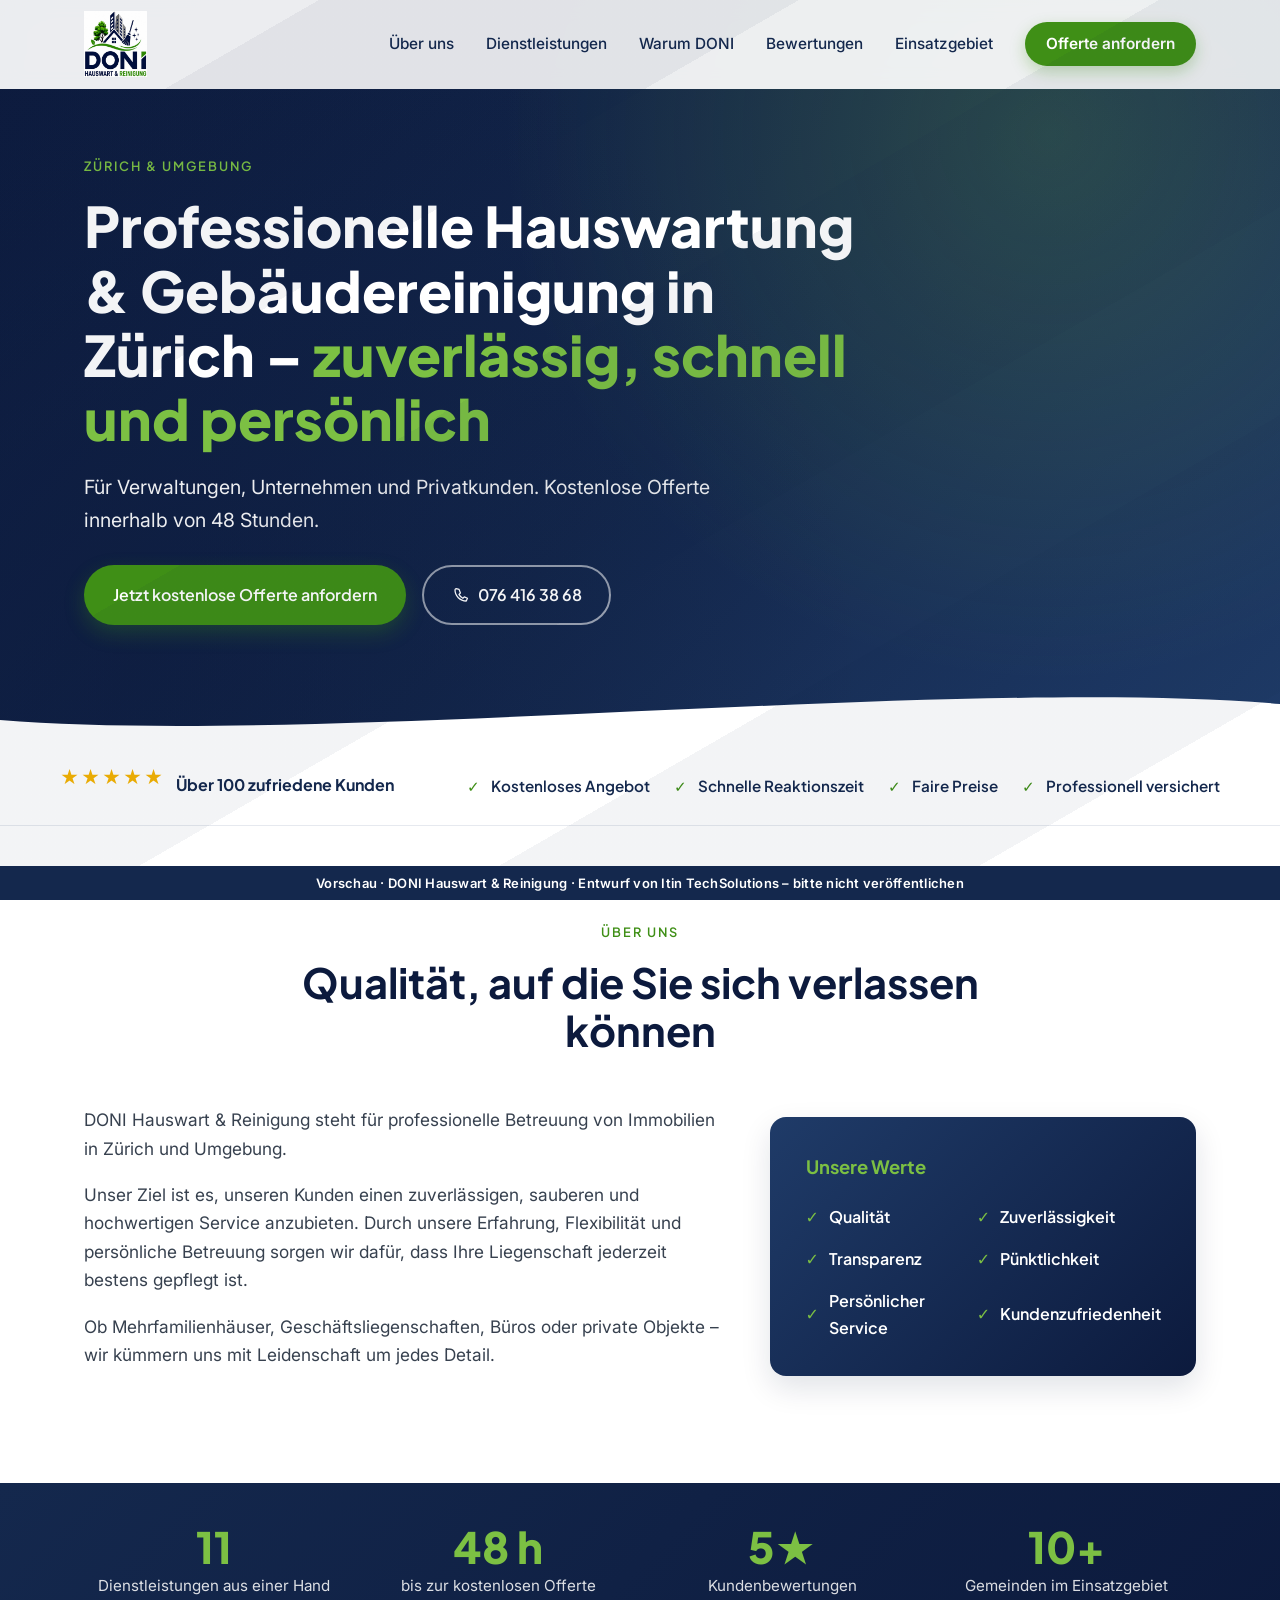
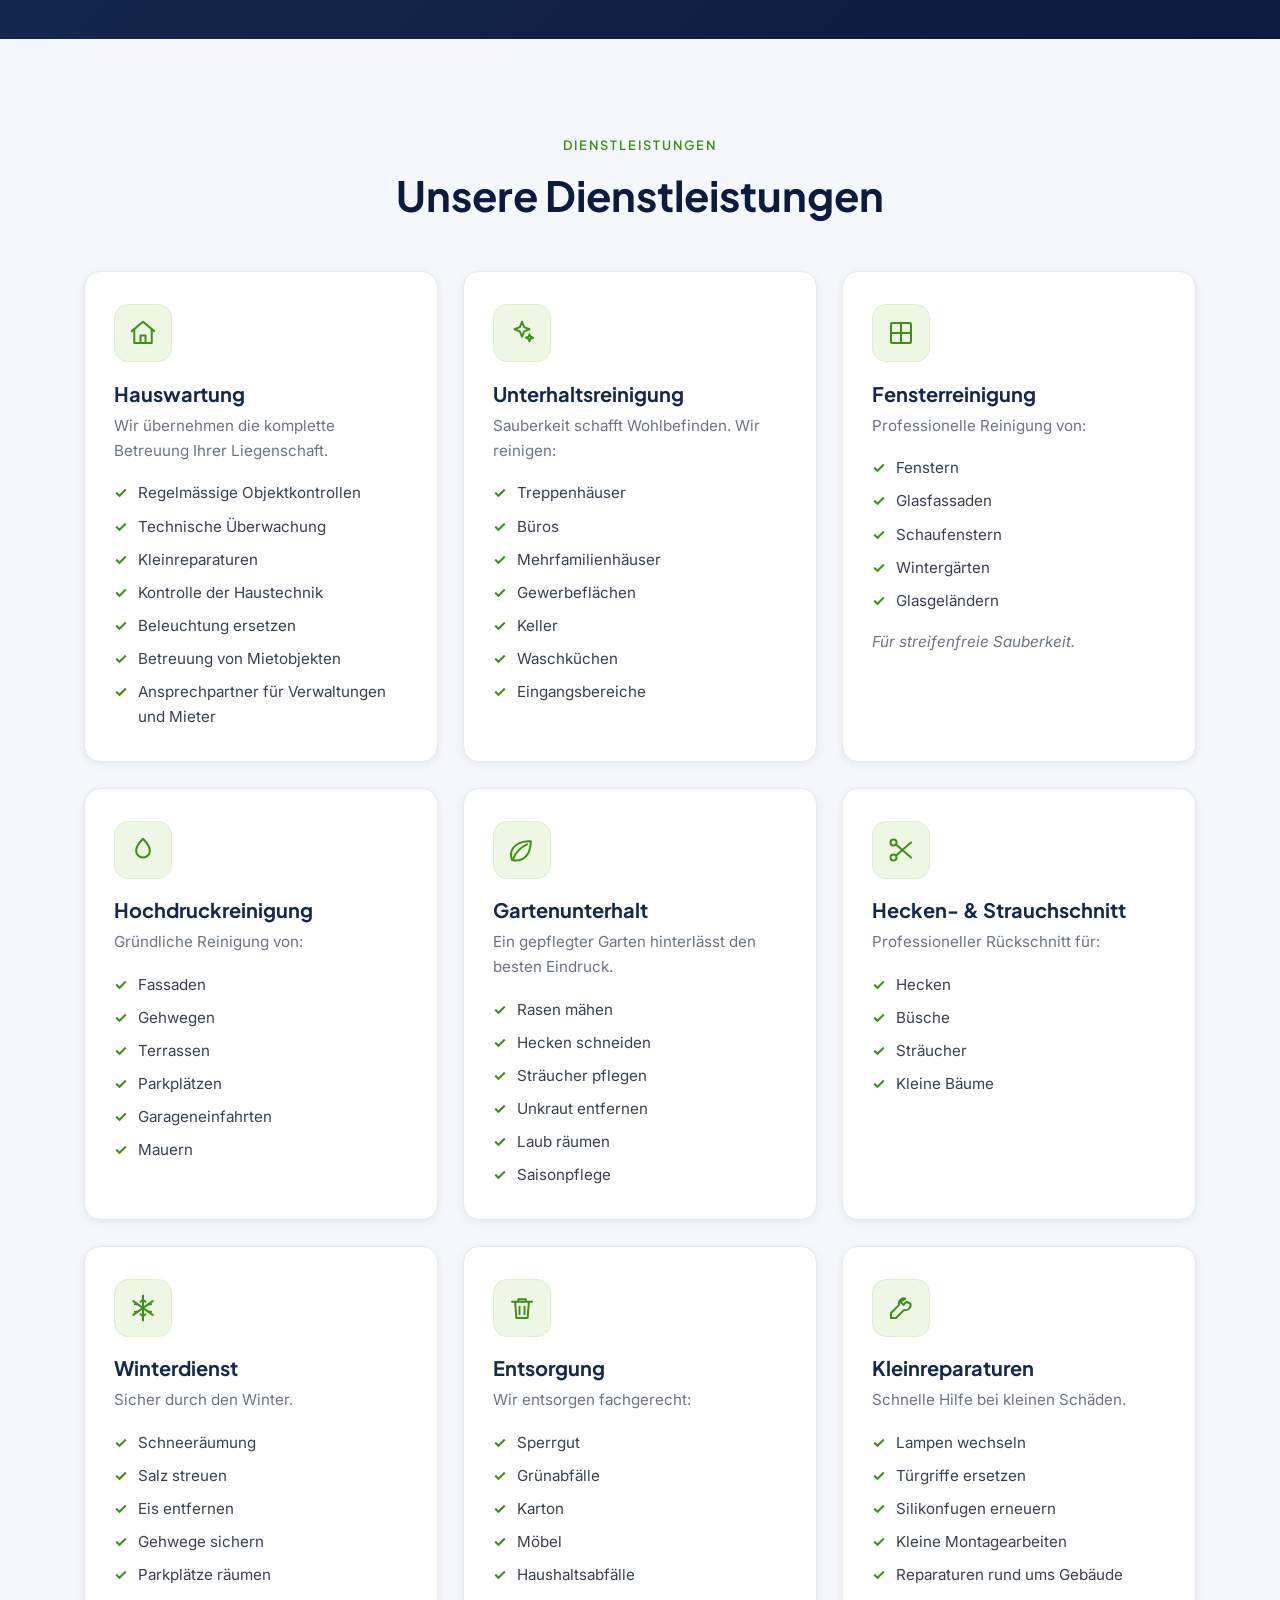
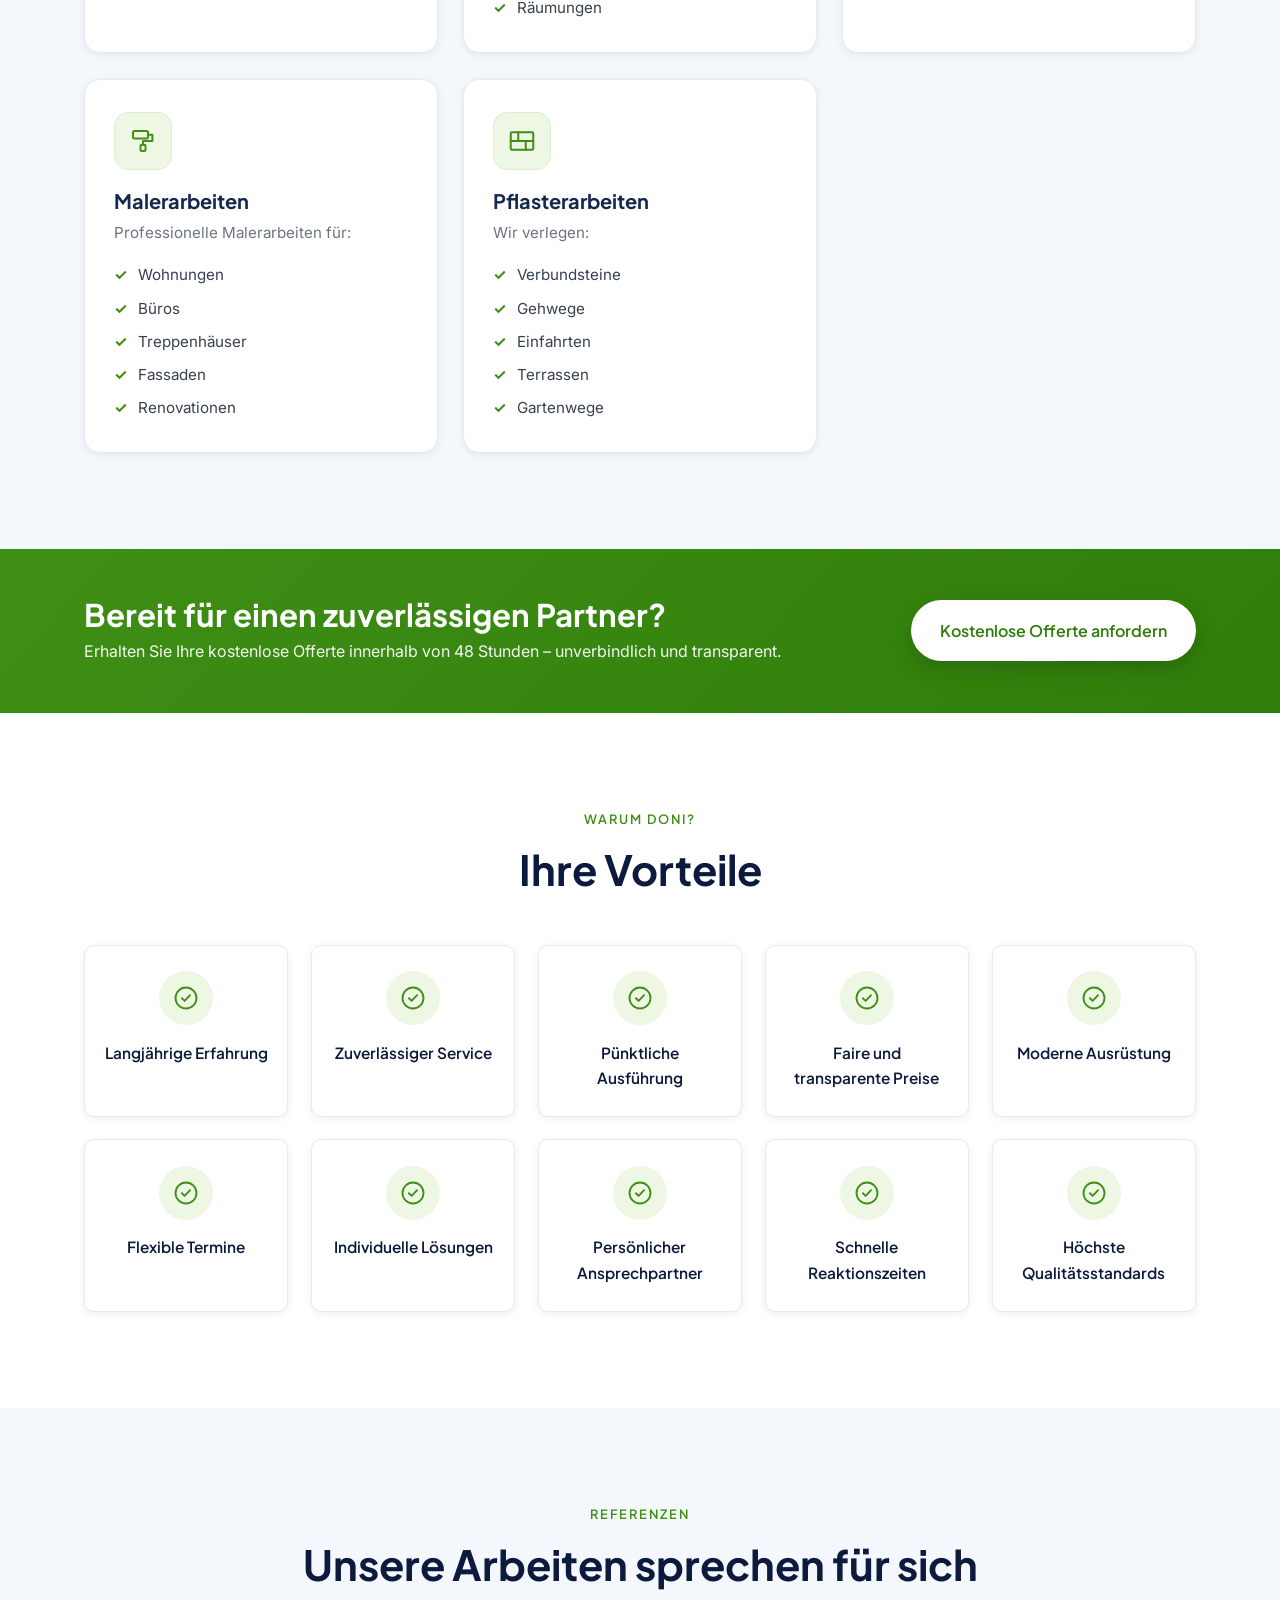
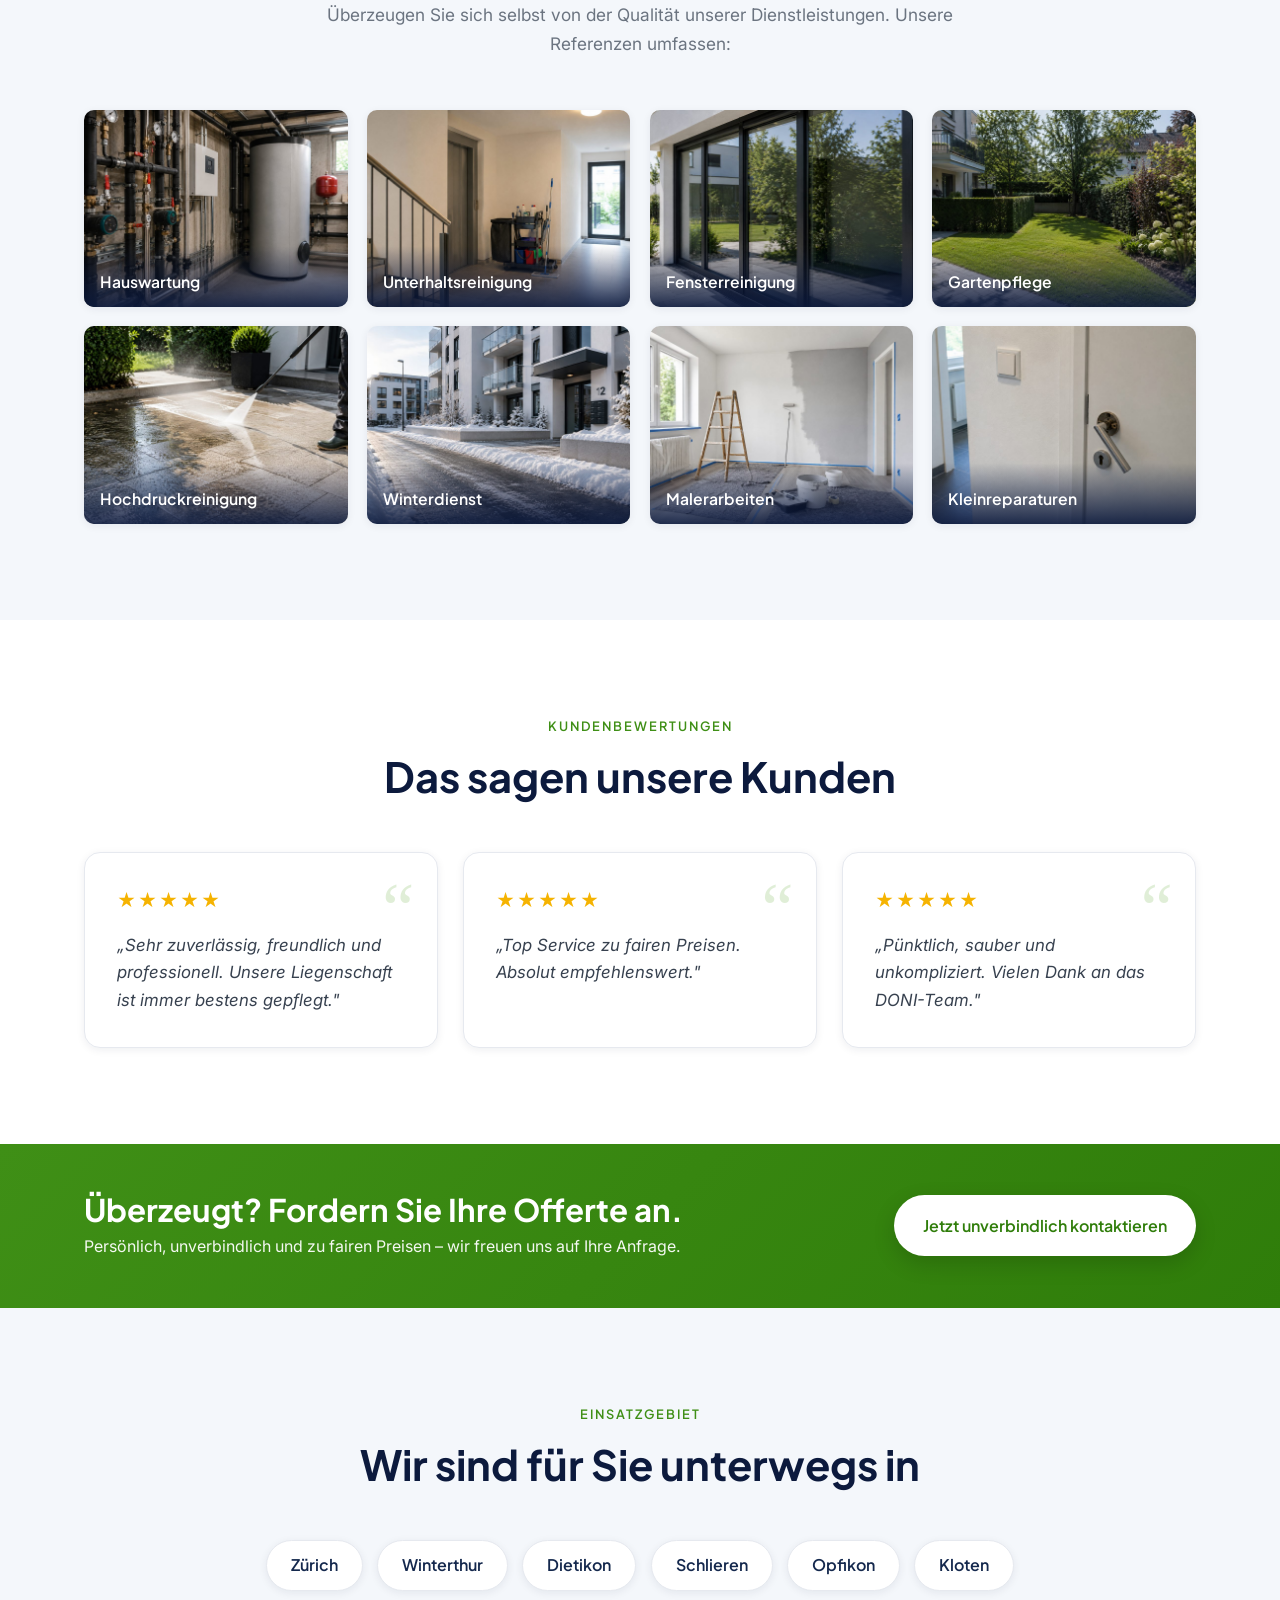
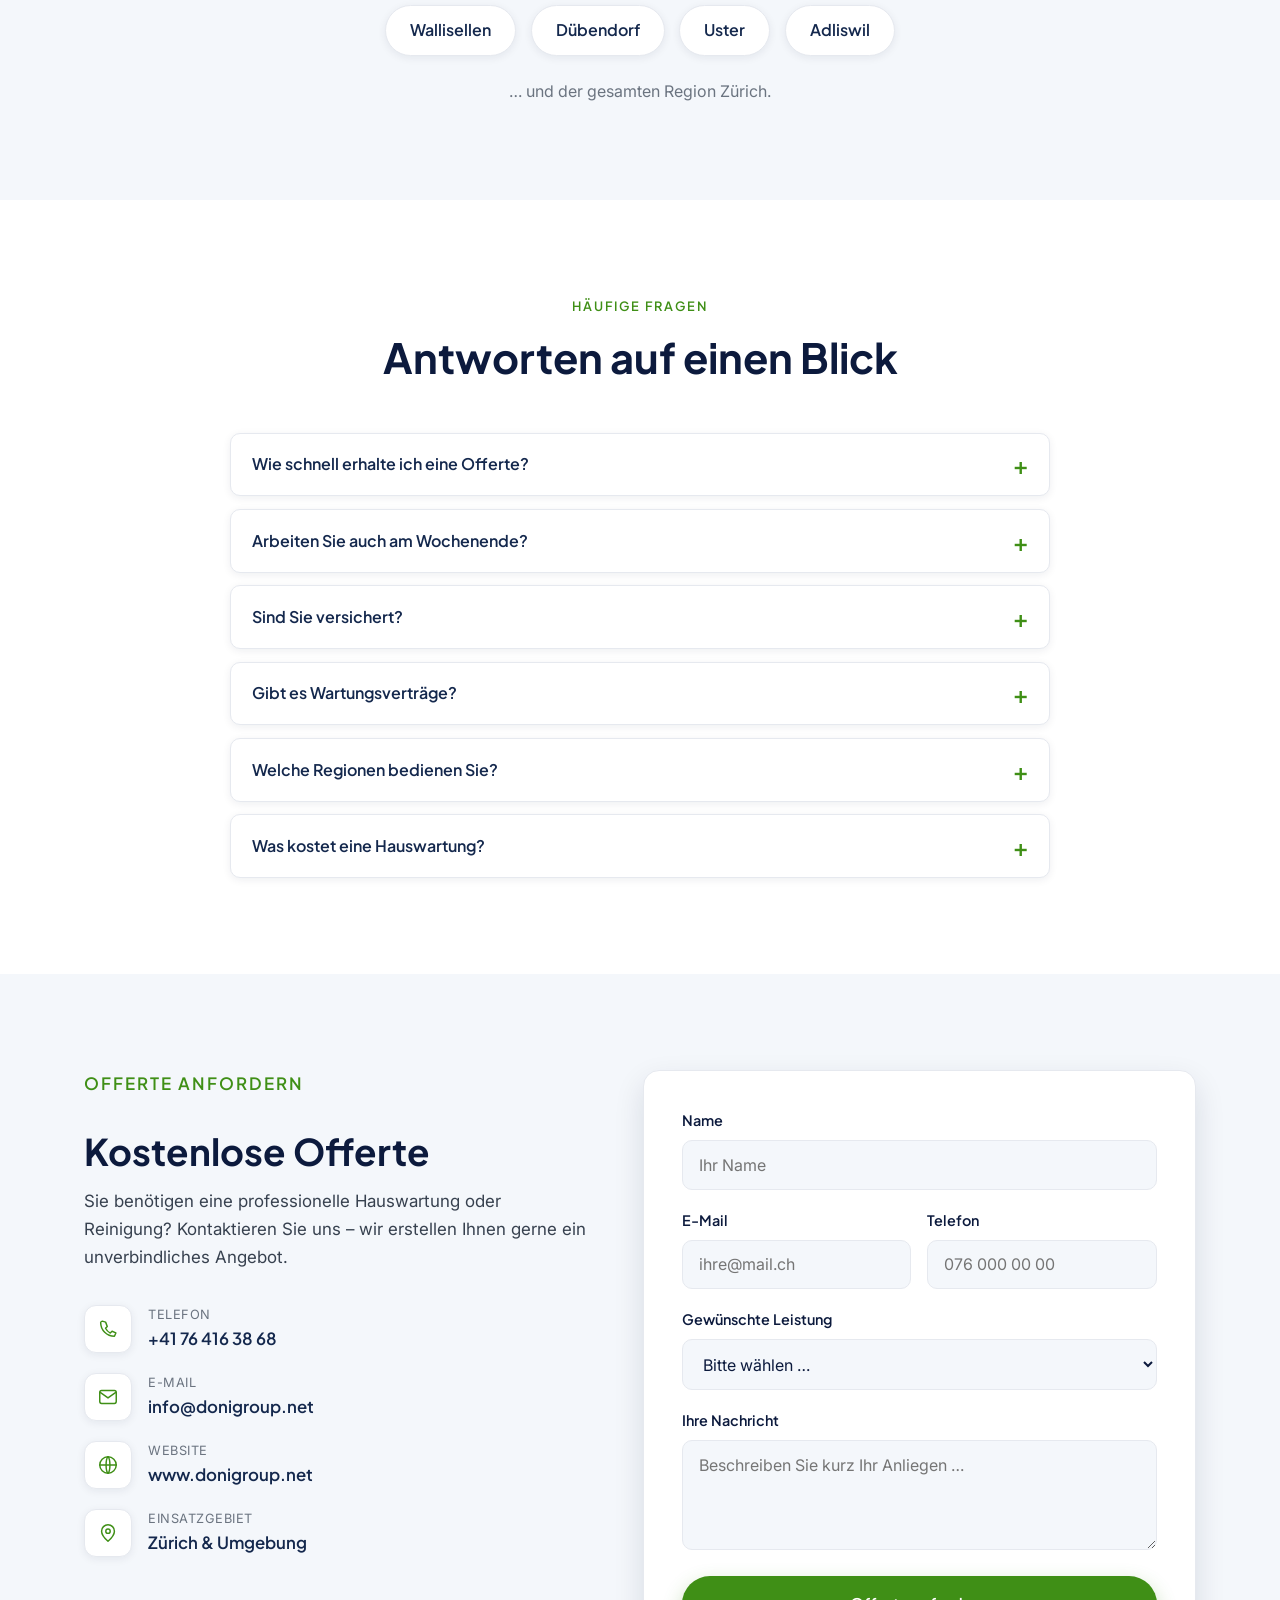
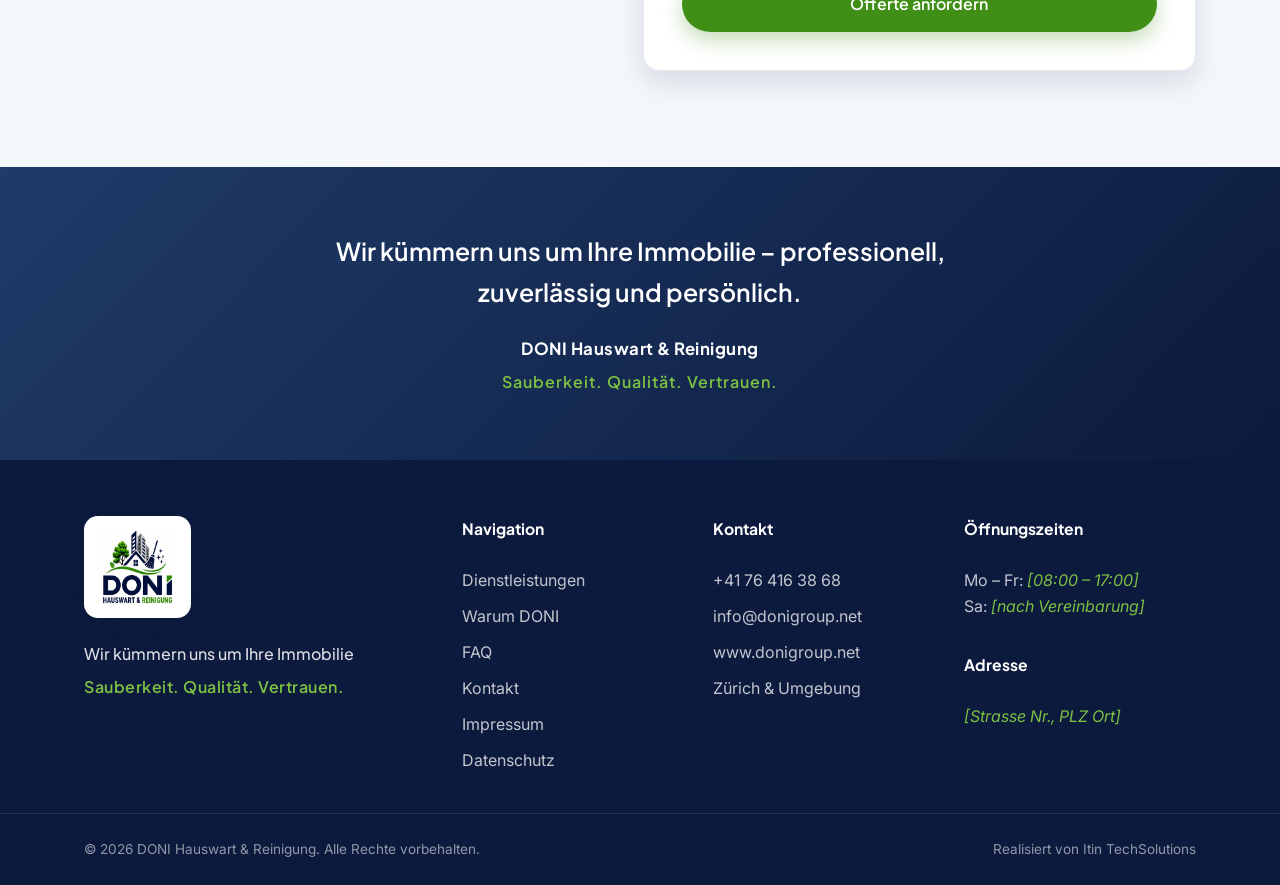
==== index.html @ 6dda18e7 "Doni Website – Vorschau (noindex + Wasserzeichen)" ====
<!DOCTYPE html>
<html lang="de">
<head>
  <meta name="robots" content="noindex, nofollow, noarchive" />
  <meta charset="UTF-8" />
  <meta name="viewport" content="width=device-width, initial-scale=1.0" />
  <title>DONI Hauswart &amp; Reinigung | Gebäudeservice Zürich &amp; Umgebung</title>
  <meta name="description" content="DONI Hauswart & Reinigung – Ihr zuverlässiger Partner für Hauswartung, Reinigung und Gebäudeservice in Zürich und Umgebung. Jetzt kostenlose Offerte anfordern." />
  <meta name="author" content="DONI Hauswart & Reinigung" />

  <meta property="og:title" content="DONI Hauswart & Reinigung | Gebäudeservice Zürich" />
  <meta property="og:description" content="Ihr zuverlässiger Partner für Hauswartung, Reinigung und Gebäudeservice in Zürich & Umgebung." />
  <meta property="og:type" content="website" />
  <meta property="og:url" content="https://www.donigroup.net" />
  <meta property="og:locale" content="de_CH" />

  <link rel="canonical" href="https://www.donigroup.net" />
  <link rel="preconnect" href="https://fonts.googleapis.com" />
  <link rel="preconnect" href="https://fonts.gstatic.com" crossorigin />
  <link href="https://fonts.googleapis.com/css2?family=Plus+Jakarta+Sans:wght@500;600;700;800&family=Inter:wght@400;500;600&display=swap" rel="stylesheet" />
  <link rel="stylesheet" href="css/style.css" />
  <link rel="icon" href="data:image/svg+xml,%3Csvg xmlns='http://www.w3.org/2000/svg' viewBox='0 0 100 100'%3E%3Crect width='100' height='100' rx='22' fill='%2314284d'/%3E%3Ctext x='50' y='69' font-size='54' font-family='Arial' font-weight='bold' fill='white' text-anchor='middle'%3ED%3C/text%3E%3Ccircle cx='78' cy='30' r='9' fill='%233f8f16'/%3E%3C/svg%3E" />
</head>
<body>

  <!-- ===== VORSCHAU-MARKIERUNG (nur Entwurf, vor Livegang entfernen) ===== -->
  <div style="position:fixed;bottom:0;left:0;right:0;z-index:9999;background:#14284d;color:#fff;font:600 13px/1.4 Inter,Arial,sans-serif;text-align:center;padding:8px 14px;letter-spacing:.02em;">
    Vorschau &middot; DONI Hauswart &amp; Reinigung &middot; Entwurf von Itin&nbsp;TechSolutions &ndash; bitte nicht ver&ouml;ffentlichen
  </div>
  <div aria-hidden="true" style="position:fixed;inset:0;z-index:9998;pointer-events:none;background-image:repeating-linear-gradient(-30deg,transparent 0 180px,rgba(20,40,77,.05) 180px 420px);"></div>

  <!-- ============ HEADER ============ -->
  <header class="site-header" id="top">
    <div class="container header-inner">
      <a href="#top" class="logo" aria-label="DONI Hauswart & Reinigung – Startseite">
        <img src="assets/img/logo.png" alt="DONI Hauswart &amp; Reinigung" class="logo-img" />
      </a>

      <nav class="main-nav" id="mainNav" aria-label="Hauptnavigation">
        <a href="#ueber-uns">Über uns</a>
        <a href="#leistungen">Dienstleistungen</a>
        <a href="#warum">Warum DONI</a>
        <a href="#bewertungen">Bewertungen</a>
        <a href="#gebiet">Einsatzgebiet</a>
        <a href="#kontakt" class="nav-cta">Offerte anfordern</a>
      </nav>

      <button class="nav-toggle" id="navToggle" aria-label="Menü öffnen" aria-expanded="false" aria-controls="mainNav">
        <span></span><span></span><span></span>
      </button>
    </div>
  </header>

  <!-- ============ HERO ============ -->
  <section class="hero" id="hero">
    <div class="hero-bg" aria-hidden="true"></div>
    <div class="container hero-inner">
      <div class="hero-content reveal">
        <p class="eyebrow">Zürich &amp; Umgebung</p>
        <h1>Professionelle Hauswartung &amp; Gebäudereinigung in Zürich – <span>zuverlässig, schnell und persönlich</span></h1>
        <p class="lead">
          Für Verwaltungen, Unternehmen und Privatkunden. Kostenlose Offerte innerhalb von 48 Stunden.
        </p>

        <div class="hero-actions">
          <a href="#kontakt" class="btn btn-primary">Jetzt kostenlose Offerte anfordern</a>
          <a href="tel:+41764163868" class="btn btn-ghost"><svg class="btn-ico" viewBox="0 0 24 24" fill="none" stroke="currentColor" stroke-width="1.7" stroke-linecap="round" stroke-linejoin="round" aria-hidden="true"><path d="M4 5c0 8.3 6.7 15 15 15l1.6-3.7-4.2-1.8-1.9 1.9a12 12 0 0 1-5.2-5.2l1.9-1.9L9.4 4.5 5.7 3.4A2 2 0 0 0 4 5z"/></svg>076 416 38 68</a>
        </div>
      </div>
    </div>
    <div class="hero-wave" aria-hidden="true">
      <svg viewBox="0 0 1440 90" preserveAspectRatio="none"><path d="M0,64 C360,90 1080,20 1440,48 L1440,90 L0,90 Z"></path></svg>
    </div>
  </section>

  <!-- ============ VERTRAUENS-LEISTE ============ -->
  <!-- HINWEIS: "Über 100 zufriedene Kunden" und "Professionell versichert" müssen zutreffen – vom Kunden bestätigen lassen. -->
  <section class="trust-bar" aria-label="Vertrauen">
    <div class="container trust-inner">
      <div class="trust-rating">
        <span class="stars">★★★★★</span>
        <span class="trust-count">Über 100 zufriedene Kunden</span>
      </div>
      <ul class="trust-points">
        <li>Kostenloses Angebot</li>
        <li>Schnelle Reaktionszeit</li>
        <li>Faire Preise</li>
        <li>Professionell versichert</li>
      </ul>
    </div>
  </section>

  <!-- ============ ÜBER UNS ============ -->
  <section class="section" id="ueber-uns">
    <div class="container">
      <div class="section-head reveal">
        <p class="eyebrow">Über uns</p>
        <h2>Qualität, auf die Sie sich verlassen können</h2>
      </div>

      <div class="about-grid">
        <div class="about-text reveal">
          <p>DONI Hauswart &amp; Reinigung steht für professionelle Betreuung von Immobilien in Zürich und Umgebung.</p>
          <p>Unser Ziel ist es, unseren Kunden einen zuverlässigen, sauberen und hochwertigen Service anzubieten. Durch unsere Erfahrung, Flexibilität und persönliche Betreuung sorgen wir dafür, dass Ihre Liegenschaft jederzeit bestens gepflegt ist.</p>
          <p>Ob Mehrfamilienhäuser, Geschäftsliegenschaften, Büros oder private Objekte – wir kümmern uns mit Leidenschaft um jedes Detail.</p>
        </div>

        <div class="values-box reveal">
          <p class="values-title">Unsere Werte</p>
          <ul class="values-list">
            <li><span>✓</span> Qualität</li>
            <li><span>✓</span> Zuverlässigkeit</li>
            <li><span>✓</span> Transparenz</li>
            <li><span>✓</span> Pünktlichkeit</li>
            <li><span>✓</span> Persönlicher Service</li>
            <li><span>✓</span> Kundenzufriedenheit</li>
          </ul>
        </div>
      </div>
    </div>
  </section>

  <!-- ============ KENNZAHLEN ============ -->
  <section class="stats-band">
    <div class="container stats-grid">
      <div class="stat reveal"><span class="stat-num">11</span><span class="stat-label">Dienstleistungen aus einer Hand</span></div>
      <div class="stat reveal"><span class="stat-num">48&nbsp;h</span><span class="stat-label">bis zur kostenlosen Offerte</span></div>
      <div class="stat reveal"><span class="stat-num">5★</span><span class="stat-label">Kundenbewertungen</span></div>
      <div class="stat reveal"><span class="stat-num">10+</span><span class="stat-label">Gemeinden im Einsatzgebiet</span></div>
    </div>
  </section>

  <!-- ============ DIENSTLEISTUNGEN ============ -->
  <section class="section section-alt" id="leistungen">
    <div class="container">
      <div class="section-head reveal">
        <p class="eyebrow">Dienstleistungen</p>
        <h2>Unsere Dienstleistungen</h2>
      </div>

      <div class="services-grid">

        <article class="service-card reveal">
          <div class="service-icon"><svg viewBox="0 0 24 24" fill="none" stroke="currentColor" stroke-width="1.6" stroke-linecap="round" stroke-linejoin="round" aria-hidden="true"><path d="M3 10.5 12 3l9 7.5"/><path d="M5 9.3V20h14V9.3"/><path d="M10 20v-6h4v6"/></svg></div>
          <h3>Hauswartung</h3>
          <p>Wir übernehmen die komplette Betreuung Ihrer Liegenschaft.</p>
          <ul>
            <li>Regelmässige Objektkontrollen</li>
            <li>Technische Überwachung</li>
            <li>Kleinreparaturen</li>
            <li>Kontrolle der Haustechnik</li>
            <li>Beleuchtung ersetzen</li>
            <li>Betreuung von Mietobjekten</li>
            <li>Ansprechpartner für Verwaltungen und Mieter</li>
          </ul>
        </article>

        <article class="service-card reveal">
          <div class="service-icon"><svg viewBox="0 0 24 24" fill="none" stroke="currentColor" stroke-width="1.6" stroke-linecap="round" stroke-linejoin="round" aria-hidden="true"><path d="M12 3l1.7 4.3L18 9l-4.3 1.7L12 15l-1.7-4.3L6 9l4.3-1.7z"/><path d="M18 13l.8 2 2 .8-2 .8-.8 2-.8-2-2-.8 2-.8z"/></svg></div>
          <h3>Unterhaltsreinigung</h3>
          <p>Sauberkeit schafft Wohlbefinden. Wir reinigen:</p>
          <ul>
            <li>Treppenhäuser</li>
            <li>Büros</li>
            <li>Mehrfamilienhäuser</li>
            <li>Gewerbeflächen</li>
            <li>Keller</li>
            <li>Waschküchen</li>
            <li>Eingangsbereiche</li>
          </ul>
        </article>

        <article class="service-card reveal">
          <div class="service-icon"><svg viewBox="0 0 24 24" fill="none" stroke="currentColor" stroke-width="1.6" stroke-linecap="round" stroke-linejoin="round" aria-hidden="true"><rect x="4" y="4" width="16" height="16" rx="1"/><path d="M12 4v16M4 12h16"/></svg></div>
          <h3>Fensterreinigung</h3>
          <p>Professionelle Reinigung von:</p>
          <ul>
            <li>Fenstern</li>
            <li>Glasfassaden</li>
            <li>Schaufenstern</li>
            <li>Wintergärten</li>
            <li>Glasgeländern</li>
          </ul>
          <p class="service-close">Für streifenfreie Sauberkeit.</p>
        </article>

        <article class="service-card reveal">
          <div class="service-icon"><svg viewBox="0 0 24 24" fill="none" stroke="currentColor" stroke-width="1.6" stroke-linecap="round" stroke-linejoin="round" aria-hidden="true"><path d="M12 3s5.5 5.7 5.5 9.5a5.5 5.5 0 0 1-11 0C6.5 8.7 12 3 12 3z"/></svg></div>
          <h3>Hochdruckreinigung</h3>
          <p>Gründliche Reinigung von:</p>
          <ul>
            <li>Fassaden</li>
            <li>Gehwegen</li>
            <li>Terrassen</li>
            <li>Parkplätzen</li>
            <li>Garageneinfahrten</li>
            <li>Mauern</li>
          </ul>
        </article>

        <article class="service-card reveal">
          <div class="service-icon"><svg viewBox="0 0 24 24" fill="none" stroke="currentColor" stroke-width="1.6" stroke-linecap="round" stroke-linejoin="round" aria-hidden="true"><path d="M4 20c9 2 15-4 15-15 0 0-11-1-15 7-1.6 3.2-.5 6.5 0 8z"/><path d="M5 19c2.5-6 6.5-9.5 11-11.5"/></svg></div>
          <h3>Gartenunterhalt</h3>
          <p>Ein gepflegter Garten hinterlässt den besten Eindruck.</p>
          <ul>
            <li>Rasen mähen</li>
            <li>Hecken schneiden</li>
            <li>Sträucher pflegen</li>
            <li>Unkraut entfernen</li>
            <li>Laub räumen</li>
            <li>Saisonpflege</li>
          </ul>
        </article>

        <article class="service-card reveal">
          <div class="service-icon"><svg viewBox="0 0 24 24" fill="none" stroke="currentColor" stroke-width="1.6" stroke-linecap="round" stroke-linejoin="round" aria-hidden="true"><circle cx="6" cy="6" r="2.4"/><circle cx="6" cy="18" r="2.4"/><path d="M8 7.6 20 18M8 16.4 20 6"/></svg></div>
          <h3>Hecken- &amp; Strauchschnitt</h3>
          <p>Professioneller Rückschnitt für:</p>
          <ul>
            <li>Hecken</li>
            <li>Büsche</li>
            <li>Sträucher</li>
            <li>Kleine Bäume</li>
          </ul>
        </article>

        <article class="service-card reveal">
          <div class="service-icon"><svg viewBox="0 0 24 24" fill="none" stroke="currentColor" stroke-width="1.6" stroke-linecap="round" stroke-linejoin="round" aria-hidden="true"><path d="M12 2v20M4.2 6.5l15.6 11M19.8 6.5 4.2 17.5"/><path d="M12 5.5 14 7M12 5.5 10 7M12 18.5 14 17M12 18.5 10 17M5.5 9 7.5 9M18.5 15 16.5 15M5.5 15 7.5 15M18.5 9 16.5 9"/></svg></div>
          <h3>Winterdienst</h3>
          <p>Sicher durch den Winter.</p>
          <ul>
            <li>Schneeräumung</li>
            <li>Salz streuen</li>
            <li>Eis entfernen</li>
            <li>Gehwege sichern</li>
            <li>Parkplätze räumen</li>
          </ul>
        </article>

        <article class="service-card reveal">
          <div class="service-icon"><svg viewBox="0 0 24 24" fill="none" stroke="currentColor" stroke-width="1.6" stroke-linecap="round" stroke-linejoin="round" aria-hidden="true"><path d="M4 7h16M9 7V5h6v2M6.5 7l1 13h9l1-13"/><path d="M10 11v6M14 11v6"/></svg></div>
          <h3>Entsorgung</h3>
          <p>Wir entsorgen fachgerecht:</p>
          <ul>
            <li>Sperrgut</li>
            <li>Grünabfälle</li>
            <li>Karton</li>
            <li>Möbel</li>
            <li>Haushaltsabfälle</li>
            <li>Räumungen</li>
          </ul>
        </article>

        <article class="service-card reveal">
          <div class="service-icon"><svg viewBox="0 0 24 24" fill="none" stroke="currentColor" stroke-width="1.6" stroke-linecap="round" stroke-linejoin="round" aria-hidden="true"><path d="M15.5 4.5a4 4 0 0 0-5 5L4 16v4h4l6.5-6.5a4 4 0 0 0 5-5L16.5 7 14 9.5 11.5 7z"/></svg></div>
          <h3>Kleinreparaturen</h3>
          <p>Schnelle Hilfe bei kleinen Schäden.</p>
          <ul>
            <li>Lampen wechseln</li>
            <li>Türgriffe ersetzen</li>
            <li>Silikonfugen erneuern</li>
            <li>Kleine Montagearbeiten</li>
            <li>Reparaturen rund ums Gebäude</li>
          </ul>
        </article>

        <article class="service-card reveal">
          <div class="service-icon"><svg viewBox="0 0 24 24" fill="none" stroke="currentColor" stroke-width="1.6" stroke-linecap="round" stroke-linejoin="round" aria-hidden="true"><rect x="4" y="4" width="12" height="6" rx="1.2"/><path d="M16 7h3.5V12H12v3"/><rect x="10" y="15" width="4" height="5" rx="1"/></svg></div>
          <h3>Malerarbeiten</h3>
          <p>Professionelle Malerarbeiten für:</p>
          <ul>
            <li>Wohnungen</li>
            <li>Büros</li>
            <li>Treppenhäuser</li>
            <li>Fassaden</li>
            <li>Renovationen</li>
          </ul>
        </article>

        <article class="service-card reveal">
          <div class="service-icon"><svg viewBox="0 0 24 24" fill="none" stroke="currentColor" stroke-width="1.6" stroke-linecap="round" stroke-linejoin="round" aria-hidden="true"><rect x="3" y="5" width="18" height="14" rx="1"/><path d="M3 12h18M9 5v7M15 12v7"/></svg></div>
          <h3>Pflasterarbeiten</h3>
          <p>Wir verlegen:</p>
          <ul>
            <li>Verbundsteine</li>
            <li>Gehwege</li>
            <li>Einfahrten</li>
            <li>Terrassen</li>
            <li>Gartenwege</li>
          </ul>
        </article>

      </div>
    </div>
  </section>

  <!-- ============ CTA-BAND 1 ============ -->
  <section class="cta-band">
    <div class="container cta-band-inner">
      <div class="cta-band-text">
        <h2>Bereit für einen zuverlässigen Partner?</h2>
        <p>Erhalten Sie Ihre kostenlose Offerte innerhalb von 48 Stunden – unverbindlich und transparent.</p>
      </div>
      <a href="#kontakt" class="btn btn-primary">Kostenlose Offerte anfordern</a>
    </div>
  </section>

  <!-- ============ WARUM DONI ============ -->
  <section class="section" id="warum">
    <div class="container">
      <div class="section-head reveal">
        <p class="eyebrow">Warum DONI?</p>
        <h2>Ihre Vorteile</h2>
      </div>

      <div class="advantages-grid">
        <div class="advantage reveal"><span class="adv-ico"><svg viewBox="0 0 24 24" fill="none" stroke="currentColor" stroke-width="1.6" stroke-linecap="round" stroke-linejoin="round" aria-hidden="true"><circle cx="12" cy="12" r="9"/><path d="M8.5 12.2l2.3 2.3 4.7-4.9"/></svg></span><p>Langjährige Erfahrung</p></div>
        <div class="advantage reveal"><span class="adv-ico"><svg viewBox="0 0 24 24" fill="none" stroke="currentColor" stroke-width="1.6" stroke-linecap="round" stroke-linejoin="round" aria-hidden="true"><circle cx="12" cy="12" r="9"/><path d="M8.5 12.2l2.3 2.3 4.7-4.9"/></svg></span><p>Zuverlässiger Service</p></div>
        <div class="advantage reveal"><span class="adv-ico"><svg viewBox="0 0 24 24" fill="none" stroke="currentColor" stroke-width="1.6" stroke-linecap="round" stroke-linejoin="round" aria-hidden="true"><circle cx="12" cy="12" r="9"/><path d="M8.5 12.2l2.3 2.3 4.7-4.9"/></svg></span><p>Pünktliche Ausführung</p></div>
        <div class="advantage reveal"><span class="adv-ico"><svg viewBox="0 0 24 24" fill="none" stroke="currentColor" stroke-width="1.6" stroke-linecap="round" stroke-linejoin="round" aria-hidden="true"><circle cx="12" cy="12" r="9"/><path d="M8.5 12.2l2.3 2.3 4.7-4.9"/></svg></span><p>Faire und transparente Preise</p></div>
        <div class="advantage reveal"><span class="adv-ico"><svg viewBox="0 0 24 24" fill="none" stroke="currentColor" stroke-width="1.6" stroke-linecap="round" stroke-linejoin="round" aria-hidden="true"><circle cx="12" cy="12" r="9"/><path d="M8.5 12.2l2.3 2.3 4.7-4.9"/></svg></span><p>Moderne Ausrüstung</p></div>
        <div class="advantage reveal"><span class="adv-ico"><svg viewBox="0 0 24 24" fill="none" stroke="currentColor" stroke-width="1.6" stroke-linecap="round" stroke-linejoin="round" aria-hidden="true"><circle cx="12" cy="12" r="9"/><path d="M8.5 12.2l2.3 2.3 4.7-4.9"/></svg></span><p>Flexible Termine</p></div>
        <div class="advantage reveal"><span class="adv-ico"><svg viewBox="0 0 24 24" fill="none" stroke="currentColor" stroke-width="1.6" stroke-linecap="round" stroke-linejoin="round" aria-hidden="true"><circle cx="12" cy="12" r="9"/><path d="M8.5 12.2l2.3 2.3 4.7-4.9"/></svg></span><p>Individuelle Lösungen</p></div>
        <div class="advantage reveal"><span class="adv-ico"><svg viewBox="0 0 24 24" fill="none" stroke="currentColor" stroke-width="1.6" stroke-linecap="round" stroke-linejoin="round" aria-hidden="true"><circle cx="12" cy="12" r="9"/><path d="M8.5 12.2l2.3 2.3 4.7-4.9"/></svg></span><p>Persönlicher Ansprechpartner</p></div>
        <div class="advantage reveal"><span class="adv-ico"><svg viewBox="0 0 24 24" fill="none" stroke="currentColor" stroke-width="1.6" stroke-linecap="round" stroke-linejoin="round" aria-hidden="true"><circle cx="12" cy="12" r="9"/><path d="M8.5 12.2l2.3 2.3 4.7-4.9"/></svg></span><p>Schnelle Reaktionszeiten</p></div>
        <div class="advantage reveal"><span class="adv-ico"><svg viewBox="0 0 24 24" fill="none" stroke="currentColor" stroke-width="1.6" stroke-linecap="round" stroke-linejoin="round" aria-hidden="true"><circle cx="12" cy="12" r="9"/><path d="M8.5 12.2l2.3 2.3 4.7-4.9"/></svg></span><p>Höchste Qualitätsstandards</p></div>
      </div>
    </div>
  </section>

  <!-- ============ REFERENZEN ============ -->
  <section class="section section-alt" id="referenzen">
    <div class="container">
      <div class="section-head reveal">
        <p class="eyebrow">Referenzen</p>
        <h2>Unsere Arbeiten sprechen für sich</h2>
        <p class="section-sub">Überzeugen Sie sich selbst von der Qualität unserer Dienstleistungen. Unsere Referenzen umfassen:</p>
      </div>

      <div class="gallery">
        <figure class="gallery-item reveal"><img src="assets/img/hauswartung.jpg" alt="Hauswartung – Kontrolle der Haustechnik" loading="lazy" /><figcaption>Hauswartung</figcaption></figure>
        <figure class="gallery-item reveal"><img src="assets/img/unterhaltsreinigung.jpg" alt="Unterhaltsreinigung – Treppenhaus &amp; Eingangsbereich" loading="lazy" /><figcaption>Unterhaltsreinigung</figcaption></figure>
        <figure class="gallery-item reveal"><img src="assets/img/fensterreinigung.jpg" alt="Fensterreinigung – Glasfassaden" loading="lazy" /><figcaption>Fensterreinigung</figcaption></figure>
        <figure class="gallery-item reveal"><img src="assets/img/gartenpflege.jpg" alt="Gartenpflege – gepflegter Rasen &amp; Hecken" loading="lazy" /><figcaption>Gartenpflege</figcaption></figure>
        <figure class="gallery-item reveal"><img src="assets/img/hochdruckreinigung.jpg" alt="Hochdruckreinigung – Gehwege &amp; Terrassen" loading="lazy" /><figcaption>Hochdruckreinigung</figcaption></figure>
        <figure class="gallery-item reveal"><img src="assets/img/winterdienst.jpg" alt="Winterdienst – Schneeräumung" loading="lazy" /><figcaption>Winterdienst</figcaption></figure>
        <figure class="gallery-item reveal"><img src="assets/img/malerarbeiten.jpg" alt="Malerarbeiten – Innenräume" loading="lazy" /><figcaption>Malerarbeiten</figcaption></figure>
        <figure class="gallery-item reveal"><img src="assets/img/kleinreparaturen.jpg" alt="Kleinreparaturen – rund ums Gebäude" loading="lazy" /><figcaption>Kleinreparaturen</figcaption></figure>
      </div>
    </div>
  </section>

  <!-- ============ KUNDENBEWERTUNGEN ============ -->
  <section class="section" id="bewertungen">
    <div class="container">
      <div class="section-head reveal">
        <p class="eyebrow">Kundenbewertungen</p>
        <h2>Das sagen unsere Kunden</h2>
      </div>

      <div class="reviews-grid">
        <blockquote class="review reveal">
          <div class="stars">★★★★★</div>
          <p>„Sehr zuverlässig, freundlich und professionell. Unsere Liegenschaft ist immer bestens gepflegt."</p>
        </blockquote>
        <blockquote class="review reveal">
          <div class="stars">★★★★★</div>
          <p>„Top Service zu fairen Preisen. Absolut empfehlenswert."</p>
        </blockquote>
        <blockquote class="review reveal">
          <div class="stars">★★★★★</div>
          <p>„Pünktlich, sauber und unkompliziert. Vielen Dank an das DONI-Team."</p>
        </blockquote>
      </div>
    </div>
  </section>

  <!-- ============ CTA-BAND 2 ============ -->
  <section class="cta-band">
    <div class="container cta-band-inner">
      <div class="cta-band-text">
        <h2>Überzeugt? Fordern Sie Ihre Offerte an.</h2>
        <p>Persönlich, unverbindlich und zu fairen Preisen – wir freuen uns auf Ihre Anfrage.</p>
      </div>
      <a href="tel:+41764163868" class="btn btn-primary">Jetzt unverbindlich kontaktieren</a>
    </div>
  </section>

  <!-- ============ EINSATZGEBIET ============ -->
  <section class="section section-alt" id="gebiet">
    <div class="container">
      <div class="section-head reveal">
        <p class="eyebrow">Einsatzgebiet</p>
        <h2>Wir sind für Sie unterwegs in</h2>
      </div>
      <ul class="area-list reveal">
        <li>Zürich</li>
        <li>Winterthur</li>
        <li>Dietikon</li>
        <li>Schlieren</li>
        <li>Opfikon</li>
        <li>Kloten</li>
        <li>Wallisellen</li>
        <li>Dübendorf</li>
        <li>Uster</li>
        <li>Adliswil</li>
      </ul>
      <p class="area-note reveal">… und der gesamten Region Zürich.</p>
    </div>
  </section>

  <!-- ============ FAQ ============ -->
  <!-- HINWEIS: Antworten zu Wochenend-Einsatz, Versicherung und Wartungsverträgen vom Kunden bestätigen lassen. -->
  <section class="section" id="faq">
    <div class="container">
      <div class="section-head reveal">
        <p class="eyebrow">Häufige Fragen</p>
        <h2>Antworten auf einen Blick</h2>
      </div>

      <div class="faq-list reveal">
        <details class="faq-item">
          <summary>Wie schnell erhalte ich eine Offerte?</summary>
          <div class="faq-body">In der Regel erstellen wir Ihnen innerhalb von 48 Stunden eine kostenlose und unverbindliche Offerte.</div>
        </details>
        <details class="faq-item">
          <summary>Arbeiten Sie auch am Wochenende?</summary>
          <div class="faq-body">Wir sind flexibel und finden gerne einen passenden Termin. Sprechen Sie uns auf individuelle Einsatzzeiten an.</div>
        </details>
        <details class="faq-item">
          <summary>Sind Sie versichert?</summary>
          <div class="faq-body">Ja. Als professioneller Dienstleister sind wir entsprechend versichert – für Ihre Sicherheit und ein gutes Gefühl.</div>
        </details>
        <details class="faq-item">
          <summary>Gibt es Wartungsverträge?</summary>
          <div class="faq-body">Ja. Für die regelmässige Betreuung Ihrer Liegenschaft bieten wir individuelle Service- und Wartungsverträge an.</div>
        </details>
        <details class="faq-item">
          <summary>Welche Regionen bedienen Sie?</summary>
          <div class="faq-body">Wir sind in Zürich, Winterthur, Dietikon, Schlieren, Opfikon, Kloten, Wallisellen, Dübendorf, Uster, Adliswil und der gesamten Region Zürich für Sie unterwegs.</div>
        </details>
        <details class="faq-item">
          <summary>Was kostet eine Hauswartung?</summary>
          <div class="faq-body">Die Kosten richten sich nach Objekt, Umfang und Häufigkeit der Leistungen. Kontaktieren Sie uns – wir erstellen Ihnen eine transparente, kostenlose Offerte.</div>
        </details>
      </div>
    </div>
  </section>

  <!-- ============ OFFERTE / KONTAKT ============ -->
  <section class="section contact-section" id="kontakt">
    <div class="container contact-grid">

      <div class="contact-info reveal">
        <p class="eyebrow">Offerte anfordern</p>
        <h2>Kostenlose Offerte</h2>
        <p>Sie benötigen eine professionelle Hauswartung oder Reinigung? Kontaktieren Sie uns – wir erstellen Ihnen gerne ein unverbindliches Angebot.</p>

        <ul class="contact-details">
          <li>
            <span class="ci"><svg viewBox="0 0 24 24" fill="none" stroke="currentColor" stroke-width="1.6" stroke-linecap="round" stroke-linejoin="round" aria-hidden="true"><path d="M4 5c0 8.3 6.7 15 15 15l1.6-3.7-4.2-1.8-1.9 1.9a12 12 0 0 1-5.2-5.2l1.9-1.9L9.4 4.5 5.7 3.4A2 2 0 0 0 4 5z"/></svg></span>
            <div><small>Telefon</small><a href="tel:+41764163868">+41 76 416 38 68</a></div>
          </li>
          <li>
            <span class="ci"><svg viewBox="0 0 24 24" fill="none" stroke="currentColor" stroke-width="1.6" stroke-linecap="round" stroke-linejoin="round" aria-hidden="true"><rect x="3" y="5" width="18" height="14" rx="2"/><path d="M3.5 7l8.5 6 8.5-6"/></svg></span>
            <div><small>E-Mail</small><a href="mailto:info@donigroup.net">info@donigroup.net</a></div>
          </li>
          <li>
            <span class="ci"><svg viewBox="0 0 24 24" fill="none" stroke="currentColor" stroke-width="1.6" stroke-linecap="round" stroke-linejoin="round" aria-hidden="true"><circle cx="12" cy="12" r="9"/><path d="M3 12h18M12 3c2.8 2.6 2.8 15.4 0 18M12 3c-2.8 2.6-2.8 15.4 0 18"/></svg></span>
            <div><small>Website</small><a href="https://www.donigroup.net">www.donigroup.net</a></div>
          </li>
          <li>
            <span class="ci"><svg viewBox="0 0 24 24" fill="none" stroke="currentColor" stroke-width="1.6" stroke-linecap="round" stroke-linejoin="round" aria-hidden="true"><path d="M12 21s7-6.2 7-11a7 7 0 1 0-14 0c0 4.8 7 11 7 11z"/><circle cx="12" cy="10" r="2.4"/></svg></span>
            <div><small>Einsatzgebiet</small><span>Zürich &amp; Umgebung</span></div>
          </li>
        </ul>
      </div>

      <!-- HINWEIS: action="" durch Formspree-/Backend-Endpoint ersetzen (siehe README) -->
      <form class="contact-form reveal" action="https://formspree.io/f/DEIN_FORM_ID" method="POST">
        <div class="field">
          <label for="name">Name</label>
          <input type="text" id="name" name="name" required placeholder="Ihr Name" />
        </div>
        <div class="field-row">
          <div class="field">
            <label for="email">E-Mail</label>
            <input type="email" id="email" name="email" required placeholder="ihre@mail.ch" />
          </div>
          <div class="field">
            <label for="phone">Telefon</label>
            <input type="tel" id="phone" name="phone" placeholder="076 000 00 00" />
          </div>
        </div>
        <div class="field">
          <label for="service">Gewünschte Leistung</label>
          <select id="service" name="service">
            <option value="">Bitte wählen …</option>
            <option>Hauswartung</option>
            <option>Unterhaltsreinigung</option>
            <option>Fensterreinigung</option>
            <option>Hochdruckreinigung</option>
            <option>Gartenunterhalt</option>
            <option>Hecken- &amp; Strauchschnitt</option>
            <option>Winterdienst</option>
            <option>Entsorgung</option>
            <option>Kleinreparaturen</option>
            <option>Malerarbeiten</option>
            <option>Pflasterarbeiten</option>
          </select>
        </div>
        <div class="field">
          <label for="message">Ihre Nachricht</label>
          <textarea id="message" name="message" rows="4" required placeholder="Beschreiben Sie kurz Ihr Anliegen …"></textarea>
        </div>
        <button type="submit" class="btn btn-primary btn-block">Offerte anfordern</button>
      </form>

    </div>
  </section>

  <!-- ============ ABSCHLUSS ============ -->
  <section class="closing-band">
    <div class="container">
      <p class="closing-text">Wir kümmern uns um Ihre Immobilie – professionell, zuverlässig und persönlich.</p>
      <p class="closing-brand">DONI Hauswart &amp; Reinigung</p>
      <p class="closing-claim">Sauberkeit. Qualität. Vertrauen.</p>
    </div>
  </section>

  <!-- ============ FOOTER ============ -->
  <footer class="site-footer">
    <div class="container footer-inner">
      <div class="footer-brand">
        <a href="#top" class="footer-logo-chip" aria-label="DONI Hauswart & Reinigung – nach oben">
          <img src="assets/img/logo.png" alt="DONI Hauswart &amp; Reinigung" />
        </a>
        <p class="footer-slogan">Wir kümmern uns um Ihre Immobilie</p>
        <p class="footer-claim">Sauberkeit. Qualität. Vertrauen.</p>
      </div>

      <nav class="footer-col footer-nav" aria-label="Footer-Navigation">
        <h4 class="footer-h">Navigation</h4>
        <a href="#leistungen">Dienstleistungen</a>
        <a href="#warum">Warum DONI</a>
        <a href="#faq">FAQ</a>
        <a href="#kontakt">Kontakt</a>
        <a href="impressum.html">Impressum</a>
        <a href="datenschutz.html">Datenschutz</a>
      </nav>

      <div class="footer-col footer-contact">
        <h4 class="footer-h">Kontakt</h4>
        <a href="tel:+41764163868">+41 76 416 38 68</a>
        <a href="mailto:info@donigroup.net">info@donigroup.net</a>
        <a href="https://www.donigroup.net">www.donigroup.net</a>
        <span>Zürich &amp; Umgebung</span>
      </div>

      <!-- HINWEIS: Öffnungszeiten und Adresse durch echte Angaben ersetzen. -->
      <div class="footer-col footer-meta">
        <h4 class="footer-h">Öffnungszeiten</h4>
        <p>Mo – Fr: <span class="todo-dark">[08:00 – 17:00]</span><br />
           Sa: <span class="todo-dark">[nach Vereinbarung]</span></p>
        <h4 class="footer-h footer-h-spaced">Adresse</h4>
        <p><span class="todo-dark">[Strasse Nr., PLZ Ort]</span></p>
      </div>
    </div>
    <div class="footer-bottom">
      <div class="container">
        <span>© <span id="year"></span> DONI Hauswart &amp; Reinigung. Alle Rechte vorbehalten.</span>
        <span>Realisiert von Itin TechSolutions</span>
      </div>
    </div>
  </footer>

  <a href="#top" class="back-to-top" id="backToTop" aria-label="Nach oben">↑</a>

  <script src="js/main.js"></script>
</body>
</html>
---- css/style.css ----
/* ============================================================
   DONI Hauswart & Reinigung – Stylesheet
   Markenfarben: Navy #14284d + Grün #3f8f16 (aus Logo)
   ============================================================ */

:root {
  /* Navy (primär dunkel) */
  --navy-900: #0c1a3d;
  --navy-800: #14284d;
  --navy-700: #1f3b68;

  /* Grün (Akzent) */
  --green-700: #2f7d0a;
  --green-600: #3f8f16;
  --green-500: #57a52a;
  --accent:    #7cc043;

  /* Neutrals */
  --ink:    #0c1a3d;
  --body:   #37414f;
  --muted:  #6b7480;
  --line:   #e6e9ef;
  --bg:     #ffffff;
  --bg-alt: #f4f7fb;
  --bg-dark:#0c1a3d;

  --radius: 16px;
  --radius-sm: 10px;
  --shadow-sm: 0 2px 8px rgba(12,26,61,.07);
  --shadow-md: 0 12px 30px rgba(12,26,61,.12);
  --shadow-lg: 0 24px 60px rgba(12,26,61,.18);

  --maxw: 1160px;
  --font-head: 'Plus Jakarta Sans', system-ui, sans-serif;
  --font-body: 'Inter', system-ui, sans-serif;
}

/* ---------- Reset ---------- */
* { margin: 0; padding: 0; box-sizing: border-box; }
html { scroll-behavior: smooth; scroll-padding-top: 100px; }
body {
  font-family: var(--font-body);
  color: var(--body);
  background: var(--bg);
  line-height: 1.65;
  -webkit-font-smoothing: antialiased;
  overflow-x: hidden;
}
img { max-width: 100%; display: block; }
a { color: inherit; text-decoration: none; }
ul { list-style: none; }

h1, h2, h3 { font-family: var(--font-head); color: var(--ink); line-height: 1.15; font-weight: 700; }

.container { width: 100%; max-width: var(--maxw); margin: 0 auto; padding: 0 24px; }

/* ---------- Buttons ---------- */
.btn {
  display: inline-flex; align-items: center; justify-content: center; gap: .5rem;
  font-family: var(--font-head); font-weight: 600; font-size: 1rem;
  padding: .95rem 1.7rem; border-radius: 50px; border: 2px solid transparent;
  cursor: pointer; transition: transform .2s ease, box-shadow .2s ease, background .2s ease;
  white-space: nowrap;
}
.btn-primary { background: var(--green-600); color: #fff; box-shadow: 0 8px 20px rgba(63,143,22,.3); }
.btn-primary:hover { background: var(--green-700); transform: translateY(-2px); box-shadow: 0 12px 26px rgba(63,143,22,.36); }
.btn-ghost { background: transparent; color: #fff; border-color: rgba(255,255,255,.55); }
.btn-ghost:hover { background: rgba(255,255,255,.12); border-color: #fff; }
.btn-block { width: 100%; }
.btn-sm { padding: .7rem 1.3rem; font-size: .95rem; }
.btn-ico { width: 18px; height: 18px; flex-shrink: 0; }

/* ---------- Header ---------- */
.site-header {
  position: fixed; top: 0; left: 0; right: 0; z-index: 100;
  background: rgba(255,255,255,.92); backdrop-filter: blur(10px);
  border-bottom: 1px solid transparent; transition: box-shadow .3s, border-color .3s;
}
.site-header.scrolled { box-shadow: var(--shadow-sm); border-color: var(--line); }
.header-inner { display: flex; align-items: center; justify-content: space-between; height: 88px; }

.logo { display: flex; align-items: center; }
.logo-img { height: 66px; width: auto; }

.main-nav { display: flex; align-items: center; gap: 2rem; }
.main-nav a { font-weight: 500; font-size: .96rem; color: var(--navy-800); transition: color .2s; }
.main-nav a:hover { color: var(--green-600); }
.main-nav .nav-cta {
  background: var(--green-600); color: #fff; padding: .6rem 1.3rem; border-radius: 50px; font-weight: 600;
  box-shadow: 0 6px 16px rgba(63,143,22,.28);
}
.main-nav .nav-cta:hover { background: var(--green-700); color: #fff; }

.nav-toggle { display: none; flex-direction: column; gap: 5px; background: none; border: 0; cursor: pointer; padding: 8px; }
.nav-toggle span { width: 26px; height: 3px; background: var(--navy-800); border-radius: 3px; transition: .3s; }
.nav-toggle.open span:nth-child(1) { transform: translateY(8px) rotate(45deg); }
.nav-toggle.open span:nth-child(2) { opacity: 0; }
.nav-toggle.open span:nth-child(3) { transform: translateY(-8px) rotate(-45deg); }

/* ---------- Hero ---------- */
.hero { position: relative; padding: 156px 0 120px; overflow: hidden; color: #fff; }
.hero-bg {
  position: absolute; inset: 0; z-index: -2;
  background: linear-gradient(135deg, var(--navy-900) 0%, var(--navy-800) 55%, var(--navy-700) 100%);
}
.hero-bg::after {
  content: ""; position: absolute; inset: 0;
  background:
    radial-gradient(circle at 82% 18%, rgba(124,192,67,.22), transparent 45%),
    radial-gradient(circle at 10% 90%, rgba(12,26,61,.6), transparent 55%);
}
.hero-content { max-width: 780px; }
.eyebrow {
  text-transform: uppercase; letter-spacing: 2px; font-size: .8rem; font-weight: 600;
  color: var(--accent); margin-bottom: 1rem; font-family: var(--font-head);
}
.hero h1 { font-size: clamp(2.1rem, 5vw, 3.5rem); font-weight: 800; color: #fff; margin-bottom: 1.3rem; }
.hero h1 span { color: var(--accent); }
.hero .lead { font-size: clamp(1.05rem, 2vw, 1.22rem); color: rgba(255,255,255,.92); max-width: 660px; margin-bottom: 1.8rem; }

.hero-badges { display: flex; flex-wrap: wrap; gap: .7rem 1.4rem; margin-bottom: 2.2rem; }
.hero-badges li { font-weight: 600; font-family: var(--font-head); font-size: 1rem; }

.hero-actions { display: flex; flex-wrap: wrap; gap: 1rem; }

.hero-wave { position: absolute; bottom: -1px; left: 0; right: 0; line-height: 0; }
.hero-wave svg { width: 100%; height: 90px; }
.hero-wave path { fill: var(--bg); }

/* ---------- Vertrauens-Leiste ---------- */
.trust-bar { background: #fff; border-bottom: 1px solid var(--line); }
.trust-inner { display: flex; align-items: center; justify-content: space-between; gap: 1rem 1.6rem; flex-wrap: wrap; padding: 1.05rem 0; }
.trust-rating { display: flex; align-items: center; gap: .7rem; }
.trust-rating .stars { color: #f5b301; font-size: 1.15rem; letter-spacing: 2px; }
.trust-count { font-family: var(--font-head); font-weight: 700; color: var(--navy-800); }
.trust-points { display: flex; flex-wrap: wrap; gap: .5rem 1.5rem; }
.trust-points li { position: relative; padding-left: 1.5rem; font-family: var(--font-head); font-weight: 600; font-size: .95rem; color: var(--navy-800); }
.trust-points li::before { content: "✓"; position: absolute; left: 0; color: var(--green-600); font-weight: 800; }

/* ---------- Kennzahlen ---------- */
.stats-band { background: linear-gradient(135deg, var(--navy-800), var(--navy-900)); color: #fff; padding: 2.6rem 0; }
.stats-grid { display: grid; grid-template-columns: repeat(4, 1fr); gap: 1.5rem; text-align: center; }
.stat { display: flex; flex-direction: column; gap: .3rem; }
.stat-num { font-family: var(--font-head); font-weight: 800; font-size: clamp(1.9rem, 4vw, 2.7rem); color: var(--accent); line-height: 1; }
.stat-label { font-size: .95rem; color: rgba(255,255,255,.85); }

/* ---------- CTA-Band ---------- */
.cta-band { background: linear-gradient(135deg, var(--green-600), var(--green-700)); color: #fff; padding: 3rem 0; }
.cta-band-inner { display: flex; align-items: center; justify-content: space-between; gap: 1.5rem; flex-wrap: wrap; }
.cta-band-text h2 { color: #fff; font-size: clamp(1.4rem, 2.6vw, 1.95rem); margin-bottom: .35rem; }
.cta-band-text p { color: rgba(255,255,255,.94); }
.cta-band .btn-primary { background: #fff; color: var(--green-700); box-shadow: 0 8px 22px rgba(0,0,0,.16); }
.cta-band .btn-primary:hover { background: var(--navy-900); color: #fff; }

/* ---------- FAQ ---------- */
.faq-list { max-width: 820px; margin: 0 auto; display: flex; flex-direction: column; gap: .8rem; }
.faq-item { border: 1px solid var(--line); border-radius: var(--radius-sm); background: var(--bg); box-shadow: var(--shadow-sm); }
.faq-item summary {
  cursor: pointer; list-style: none; padding: 1.1rem 1.3rem;
  font-family: var(--font-head); font-weight: 600; color: var(--navy-800);
  display: flex; justify-content: space-between; align-items: center; gap: 1rem;
}
.faq-item summary::-webkit-details-marker { display: none; }
.faq-item summary::after { content: "+"; font-size: 1.5rem; line-height: 1; color: var(--green-600); transition: transform .25s ease; }
.faq-item[open] summary::after { transform: rotate(45deg); }
.faq-item .faq-body { padding: 0 1.3rem 1.2rem; color: var(--body); }

/* ---------- Sections ---------- */
.section { padding: 96px 0; }
.section-alt { background: var(--bg-alt); }
.section-head { max-width: 720px; margin: 0 auto 3.2rem; text-align: center; }
.section-head .eyebrow { color: var(--green-600); }
.section-head h2 { font-size: clamp(1.8rem, 3.5vw, 2.6rem); margin-bottom: .8rem; }
.section-sub { color: var(--muted); font-size: 1.08rem; }

/* ---------- Über uns ---------- */
.about-grid { display: grid; grid-template-columns: 1.5fr 1fr; gap: 3rem; align-items: center; }
.about-text p { margin-bottom: 1.1rem; font-size: 1.08rem; }
.about-text strong { color: var(--navy-800); }
.values-box {
  background: linear-gradient(135deg, var(--navy-700), var(--navy-900));
  padding: 2.2rem; border-radius: var(--radius); color: #fff; box-shadow: var(--shadow-md);
}
.values-title {
  font-family: var(--font-head); font-weight: 700; font-size: 1.15rem;
  color: var(--accent); margin-bottom: 1.3rem;
}
.values-list { display: grid; grid-template-columns: 1fr 1fr; gap: 1rem 1.5rem; }
.values-list li { display: flex; align-items: center; gap: .6rem; font-family: var(--font-head); font-weight: 600; }
.values-list li span { color: var(--accent); font-weight: 800; }

/* ---------- Dienstleistungen ---------- */
.services-grid { display: grid; grid-template-columns: repeat(3, 1fr); gap: 1.6rem; }
.service-card {
  background: var(--bg); border: 1px solid var(--line); border-radius: var(--radius);
  padding: 2rem 1.8rem; box-shadow: var(--shadow-sm);
  transition: transform .25s ease, box-shadow .25s ease, border-color .25s ease;
}
.service-card:hover { transform: translateY(-6px); box-shadow: var(--shadow-md); border-color: var(--green-500); }
.service-icon {
  width: 58px; height: 58px; border-radius: 14px; display: grid; place-items: center;
  margin-bottom: 1.2rem; color: var(--green-600);
  background: #eef7e4; border: 1px solid #dceecb;
}
.service-icon svg { width: 30px; height: 30px; }
.service-card h3 { font-size: 1.25rem; margin-bottom: .5rem; color: var(--navy-800); }
.service-card > p { color: var(--muted); font-size: .95rem; margin-bottom: 1.1rem; }
.service-card .service-close { margin-top: 1rem; margin-bottom: 0; font-style: italic; }
.service-card ul { display: flex; flex-direction: column; gap: .5rem; }
.service-card ul li { position: relative; padding-left: 1.5rem; font-size: .95rem; color: var(--body); }
.service-card ul li::before { content: "✓"; position: absolute; left: 0; color: var(--green-600); font-weight: 700; }

/* ---------- Warum DONI ---------- */
.advantages-grid { display: grid; grid-template-columns: repeat(5, 1fr); gap: 1.4rem; }
.advantage {
  background: var(--bg); border: 1px solid var(--line); border-radius: var(--radius-sm);
  padding: 1.6rem 1.2rem; text-align: center; box-shadow: var(--shadow-sm);
  transition: transform .2s, box-shadow .2s;
}
.advantage:hover { transform: translateY(-4px); box-shadow: var(--shadow-md); }
.advantage .adv-ico {
  display: inline-grid; place-items: center; width: 54px; height: 54px; margin: 0 auto .9rem;
  border-radius: 50%; background: #eef7e4; color: var(--green-600);
}
.advantage .adv-ico svg { width: 28px; height: 28px; }
.advantage p { font-family: var(--font-head); font-weight: 600; font-size: .96rem; color: var(--ink); }

/* ---------- Galerie / Referenzen ---------- */
.gallery { display: grid; grid-template-columns: repeat(4, 1fr); gap: 1.2rem; }
.gallery-item {
  position: relative; border-radius: var(--radius-sm); overflow: hidden;
  aspect-ratio: 4/3; box-shadow: var(--shadow-sm);
}
.gallery-item img { width: 100%; height: 100%; object-fit: cover; transition: transform .45s ease; }
.gallery-item:hover img { transform: scale(1.04); }
.gallery-item figcaption {
  position: absolute; left: 0; right: 0; bottom: 0; padding: 1.4rem 1rem .8rem;
  color: #fff; font-family: var(--font-head); font-weight: 600; font-size: .98rem;
  background: linear-gradient(to top, rgba(12,26,61,.9), rgba(12,26,61,0));
}

/* ---------- Bewertungen ---------- */
.reviews-grid { display: grid; grid-template-columns: repeat(3, 1fr); gap: 1.6rem; }
.review {
  background: var(--bg); border: 1px solid var(--line); border-radius: var(--radius);
  padding: 2rem; box-shadow: var(--shadow-sm); position: relative;
}
.review::before {
  content: "\201C"; position: absolute; top: -.2rem; right: 1.4rem;
  font-size: 4.5rem; color: var(--green-500); opacity: .18; font-family: Georgia, serif;
}
.stars { color: #f5b301; font-size: 1.15rem; letter-spacing: 2px; margin-bottom: 1rem; }
.review p { font-size: 1.05rem; color: var(--body); font-style: italic; }

/* ---------- Einsatzgebiet ---------- */
.area-list {
  display: flex; flex-wrap: wrap; gap: .9rem; justify-content: center; max-width: 820px; margin: 0 auto;
}
.area-list li {
  background: var(--bg); border: 1px solid var(--line); border-radius: 50px;
  padding: .7rem 1.5rem; font-family: var(--font-head); font-weight: 600; color: var(--navy-800);
  box-shadow: var(--shadow-sm); transition: .2s;
}
.area-list li:hover { background: var(--green-600); color: #fff; border-color: var(--green-600); transform: translateY(-2px); }
.area-note { text-align: center; margin-top: 1.4rem; color: var(--muted); }

/* ---------- Kontakt ---------- */
.contact-section { background: var(--bg-alt); }
.contact-grid { display: grid; grid-template-columns: 1fr 1.1fr; gap: 3.5rem; align-items: start; }
.contact-info .eyebrow { color: var(--green-600); }
.contact-info h2 { font-size: clamp(1.7rem, 3vw, 2.3rem); margin-bottom: 1rem; }
.contact-info > p { color: var(--body); margin-bottom: 2rem; font-size: 1.06rem; }

.contact-details { display: flex; flex-direction: column; gap: 1.2rem; }
.contact-details li { display: flex; align-items: center; gap: 1rem; }
.contact-details .ci {
  width: 48px; height: 48px; border-radius: 12px; flex-shrink: 0; display: grid; place-items: center;
  color: var(--green-600); background: var(--bg); border: 1px solid var(--line); box-shadow: var(--shadow-sm);
}
.contact-details .ci svg { width: 22px; height: 22px; }
.contact-details small { display: block; color: var(--muted); font-size: .8rem; text-transform: uppercase; letter-spacing: .5px; }
.contact-details a, .contact-details span { font-family: var(--font-head); font-weight: 600; color: var(--navy-800); font-size: 1.05rem; }
.contact-details a:hover { color: var(--green-600); }

.contact-form {
  background: var(--bg); border: 1px solid var(--line); border-radius: var(--radius);
  padding: 2.4rem; box-shadow: var(--shadow-md);
}
.field { margin-bottom: 1.2rem; }
.field-row { display: grid; grid-template-columns: 1fr 1fr; gap: 1rem; }
.field label { display: block; font-family: var(--font-head); font-weight: 600; font-size: .9rem; color: var(--ink); margin-bottom: .45rem; }
.field input, .field select, .field textarea {
  width: 100%; padding: .85rem 1rem; border: 1px solid var(--line); border-radius: var(--radius-sm);
  font-family: var(--font-body); font-size: 1rem; color: var(--ink); background: var(--bg-alt); transition: .2s;
}
.field input:focus, .field select:focus, .field textarea:focus {
  outline: none; border-color: var(--green-500); background: #fff; box-shadow: 0 0 0 3px rgba(87,165,42,.16);
}
.field textarea { resize: vertical; }

/* ---------- Abschluss-Band ---------- */
.closing-band {
  background: linear-gradient(135deg, var(--navy-700), var(--navy-900));
  color: #fff; text-align: center; padding: 4rem 0;
}
.closing-text { font-size: clamp(1.15rem, 2.4vw, 1.55rem); font-family: var(--font-head); font-weight: 600; max-width: 720px; margin: 0 auto; }
.closing-brand { margin-top: 1.4rem; font-family: var(--font-head); font-weight: 700; font-size: 1.05rem; letter-spacing: .5px; }
.closing-claim { margin-top: .4rem; color: var(--accent); font-family: var(--font-head); font-weight: 600; letter-spacing: 1px; }

/* ---------- Footer ---------- */
.site-footer { background: var(--bg-dark); color: rgba(255,255,255,.75); padding-top: 3.5rem; }
.footer-inner { display: grid; grid-template-columns: 1.6fr 1fr 1fr 1.1fr; gap: 2.5rem; padding-bottom: 2.5rem; }
.footer-logo-chip {
  display: inline-block; background: #fff; padding: 14px 18px; border-radius: 14px; box-shadow: var(--shadow-md);
}
.footer-logo-chip img { height: 74px; width: auto; }
.footer-slogan { margin-top: 1rem; color: rgba(255,255,255,.85); font-family: var(--font-head); font-weight: 500; }
.footer-claim { margin-top: .4rem; font-family: var(--font-head); font-weight: 600; color: var(--accent); letter-spacing: .5px; }
.footer-h { color: #fff; font-family: var(--font-head); font-weight: 700; font-size: .98rem; margin-bottom: 1rem; }
.footer-h-spaced { margin-top: 1.4rem; }
.footer-col { display: flex; flex-direction: column; gap: .6rem; }
.footer-nav a:hover { color: #fff; }
.footer-contact a:hover { color: var(--accent); }
.footer-meta p { color: rgba(255,255,255,.75); }
.todo-dark { color: var(--accent); font-style: italic; }
.footer-bottom { border-top: 1px solid rgba(255,255,255,.1); padding: 1.5rem 0; }
.footer-bottom .container { display: flex; justify-content: space-between; flex-wrap: wrap; gap: .5rem; font-size: .85rem; color: rgba(255,255,255,.55); }

/* ---------- Legal-Seiten (Impressum / Datenschutz) ---------- */
.legal { padding: 140px 0 90px; }
.legal .container { max-width: 860px; }
.legal-back { display: inline-block; margin-bottom: 1.4rem; color: var(--green-600); font-weight: 600; font-family: var(--font-head); }
.legal-back:hover { text-decoration: underline; }
.legal h1 { font-size: clamp(2rem, 4vw, 2.8rem); margin-bottom: .6rem; }
.legal-updated { color: var(--muted); margin-bottom: 2.4rem; }
.legal h2 { font-size: 1.35rem; margin: 2.4rem 0 .8rem; color: var(--navy-800); }
.legal h3 { font-size: 1.08rem; margin: 1.4rem 0 .5rem; color: var(--navy-800); }
.legal p { margin-bottom: .9rem; }
.legal ul { padding-left: 1.3rem; list-style: disc; margin-bottom: .9rem; }
.legal ul li { margin-bottom: .4rem; }
.legal a { color: var(--green-600); text-decoration: underline; }
.legal a:hover { color: var(--green-700); }
.legal .todo {
  background: #fff8e1; border: 1px dashed #e6b800; color: #7a5c00;
  padding: .1rem .45rem; border-radius: 5px; font-size: .92em;
}
.legal .note { font-size: .95rem; }

/* ---------- Back to top ---------- */
.back-to-top {
  position: fixed; bottom: 26px; right: 26px; z-index: 90;
  width: 48px; height: 48px; border-radius: 50%; background: var(--green-600); color: #fff;
  display: grid; place-items: center; font-size: 1.3rem; box-shadow: var(--shadow-md);
  opacity: 0; visibility: hidden; transform: translateY(12px); transition: .3s;
}
.back-to-top.show { opacity: 1; visibility: visible; transform: translateY(0); }
.back-to-top:hover { background: var(--green-700); }

/* ---------- Reveal animation ---------- */
.reveal { opacity: 0; transform: translateY(16px); transition: opacity .55s ease, transform .55s ease; }
.reveal.visible { opacity: 1; transform: translateY(0); }

/* ============================================================
   RESPONSIVE
   ============================================================ */
@media (max-width: 980px) {
  .services-grid { grid-template-columns: repeat(2, 1fr); }
  .advantages-grid { grid-template-columns: repeat(3, 1fr); }
  .gallery { grid-template-columns: repeat(3, 1fr); }
  .reviews-grid { grid-template-columns: 1fr; max-width: 640px; margin: 0 auto; }
  .about-grid { grid-template-columns: 1fr; gap: 2rem; }
  .contact-grid { grid-template-columns: 1fr; gap: 2.5rem; }
  .footer-inner { grid-template-columns: 1fr 1fr; }
}

@media (max-width: 720px) {
  .header-inner { height: 72px; }
  .logo-img { height: 52px; }
  .nav-toggle { display: flex; }
  .main-nav {
    position: fixed; top: 72px; left: 0; right: 0;
    background: #fff; flex-direction: column; align-items: stretch; gap: 0;
    padding: .5rem 24px 1.5rem; box-shadow: var(--shadow-lg);
    transform: translateY(-120%); transition: transform .35s ease; border-top: 1px solid var(--line);
  }
  .main-nav.open { transform: translateY(0); }
  .main-nav a { padding: .9rem 0; border-bottom: 1px solid var(--line); }
  .main-nav .nav-cta { text-align: center; margin-top: .8rem; border-bottom: 0; }

  .section { padding: 68px 0; }
  .hero { padding: 128px 0 90px; }
  .services-grid { grid-template-columns: 1fr; }
  .advantages-grid { grid-template-columns: repeat(2, 1fr); }
  .gallery { grid-template-columns: repeat(2, 1fr); }
  .values-list { grid-template-columns: 1fr; }
  .field-row { grid-template-columns: 1fr; }
  .footer-inner { grid-template-columns: 1fr; }
  .hero-actions { flex-direction: column; }
  .hero-actions .btn { width: 100%; }
}

@media (prefers-reduced-motion: reduce) {
  .reveal { opacity: 1; transform: none; transition: none; }
  html { scroll-behavior: auto; }
}
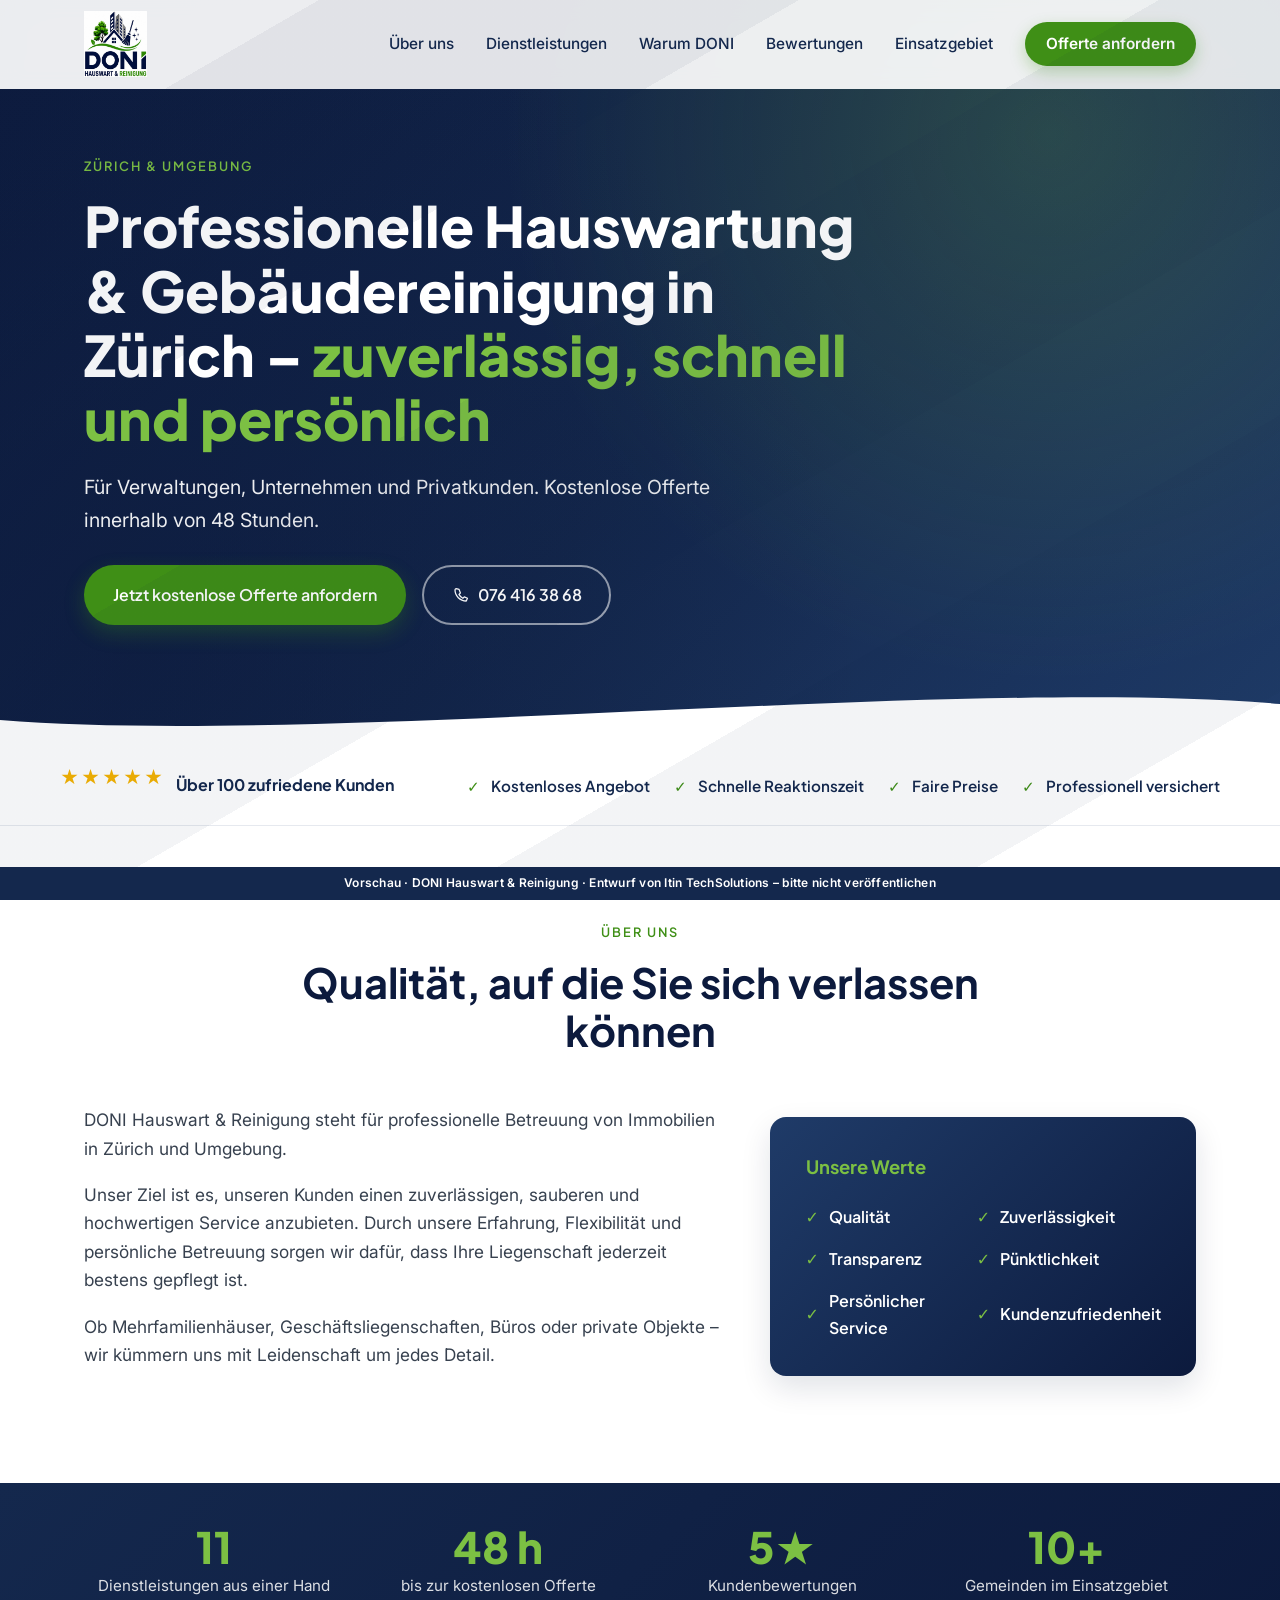
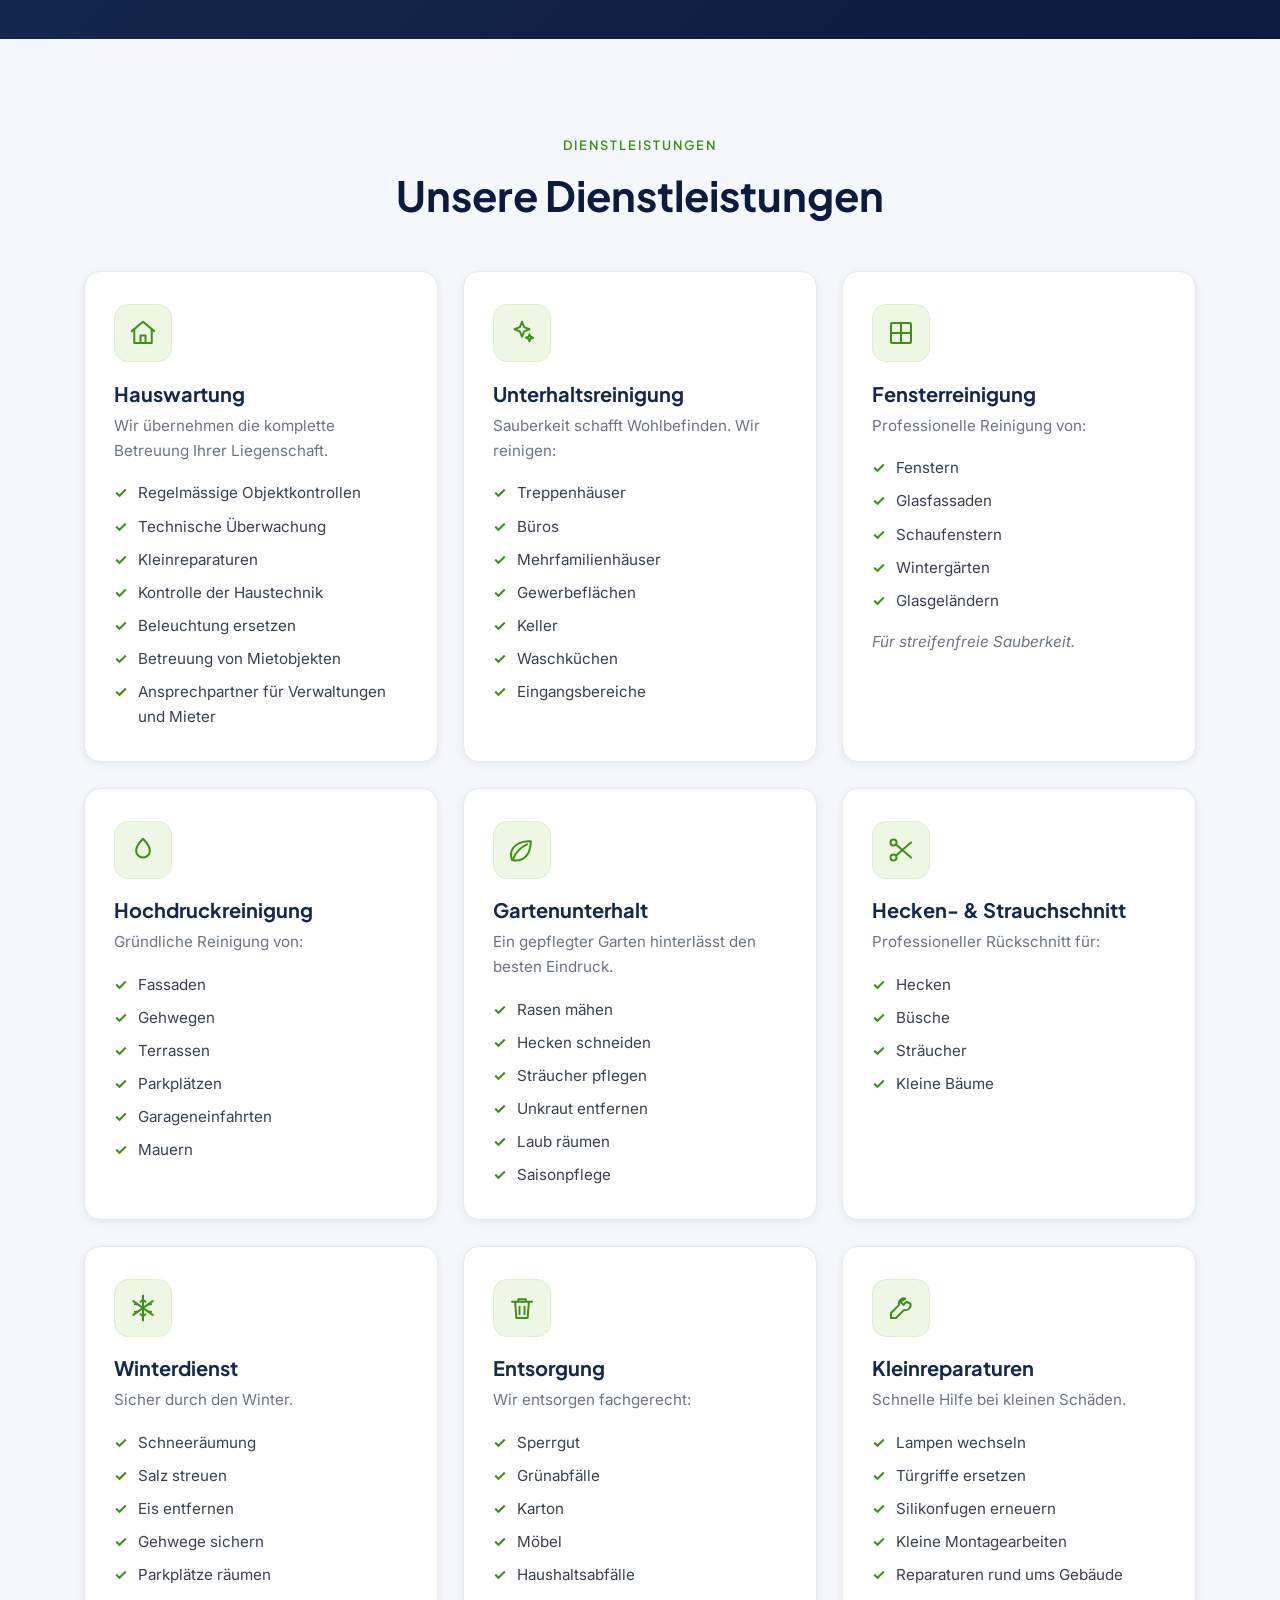
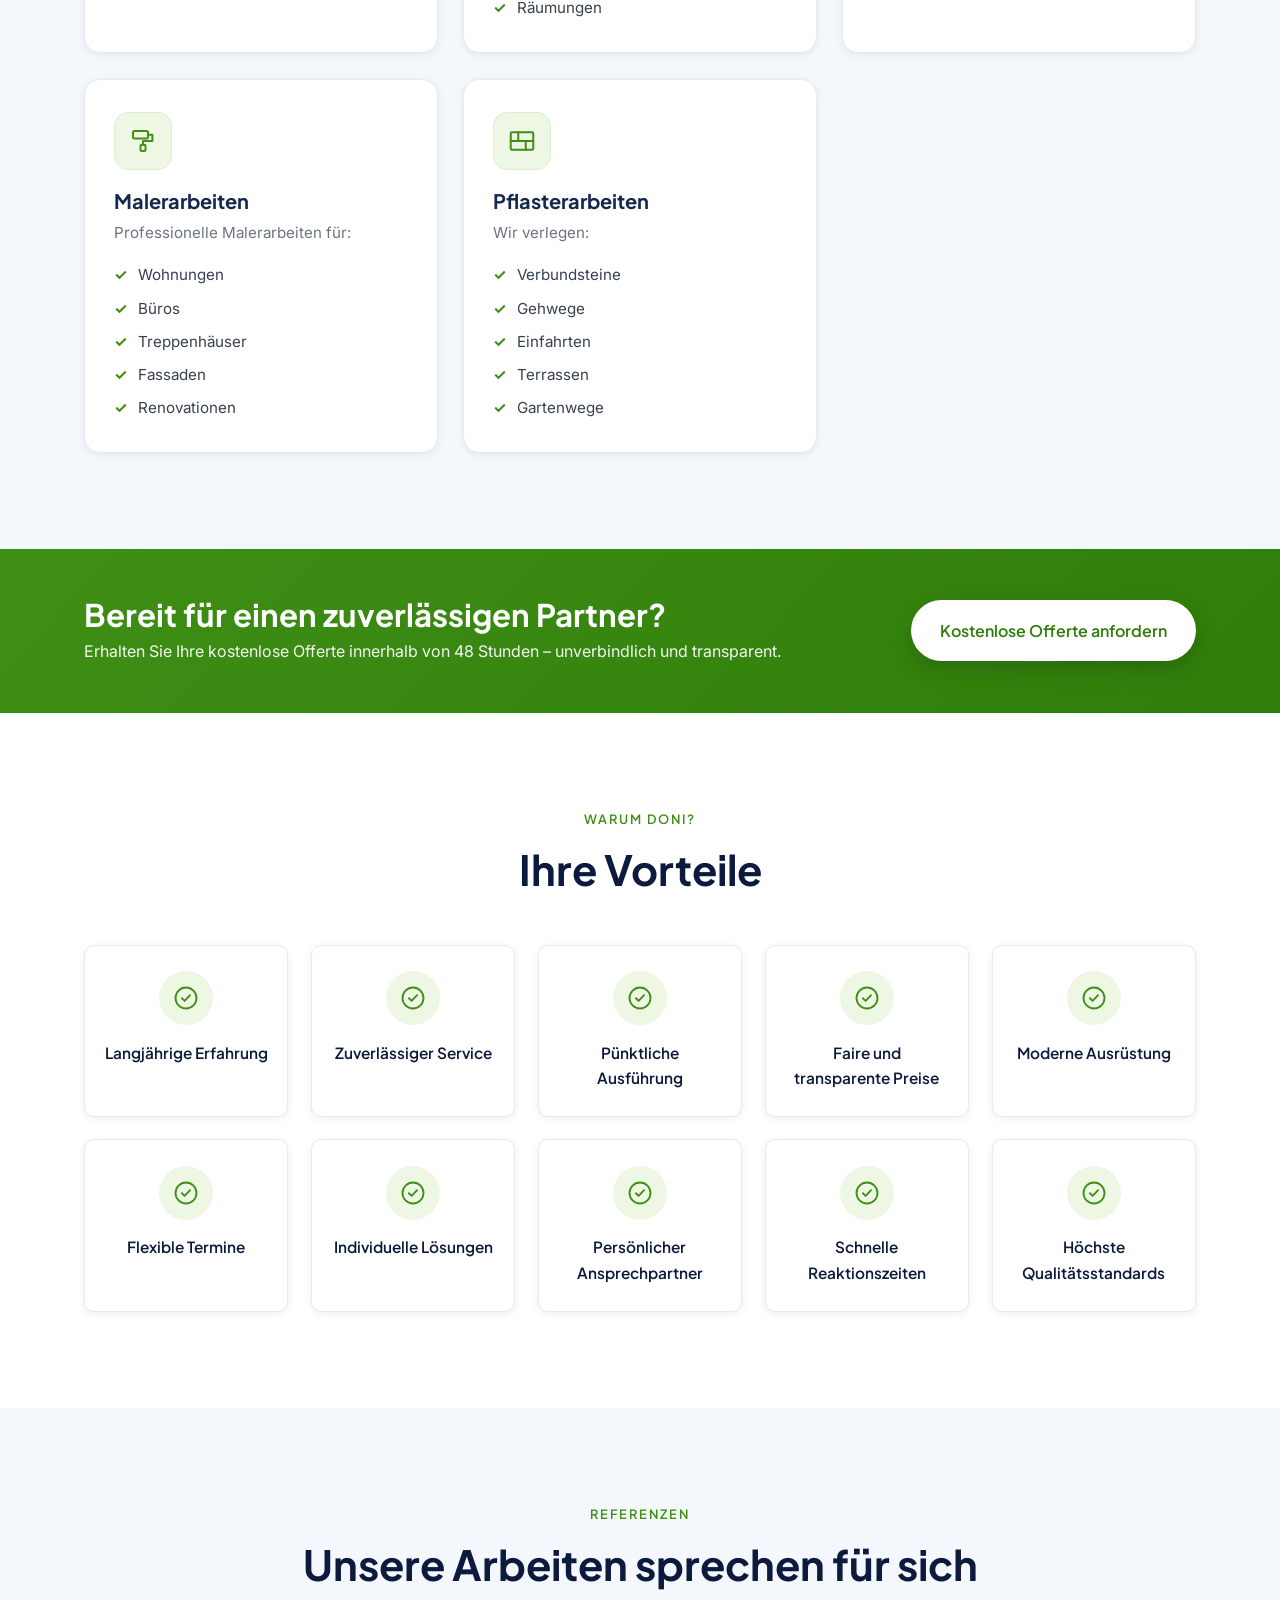
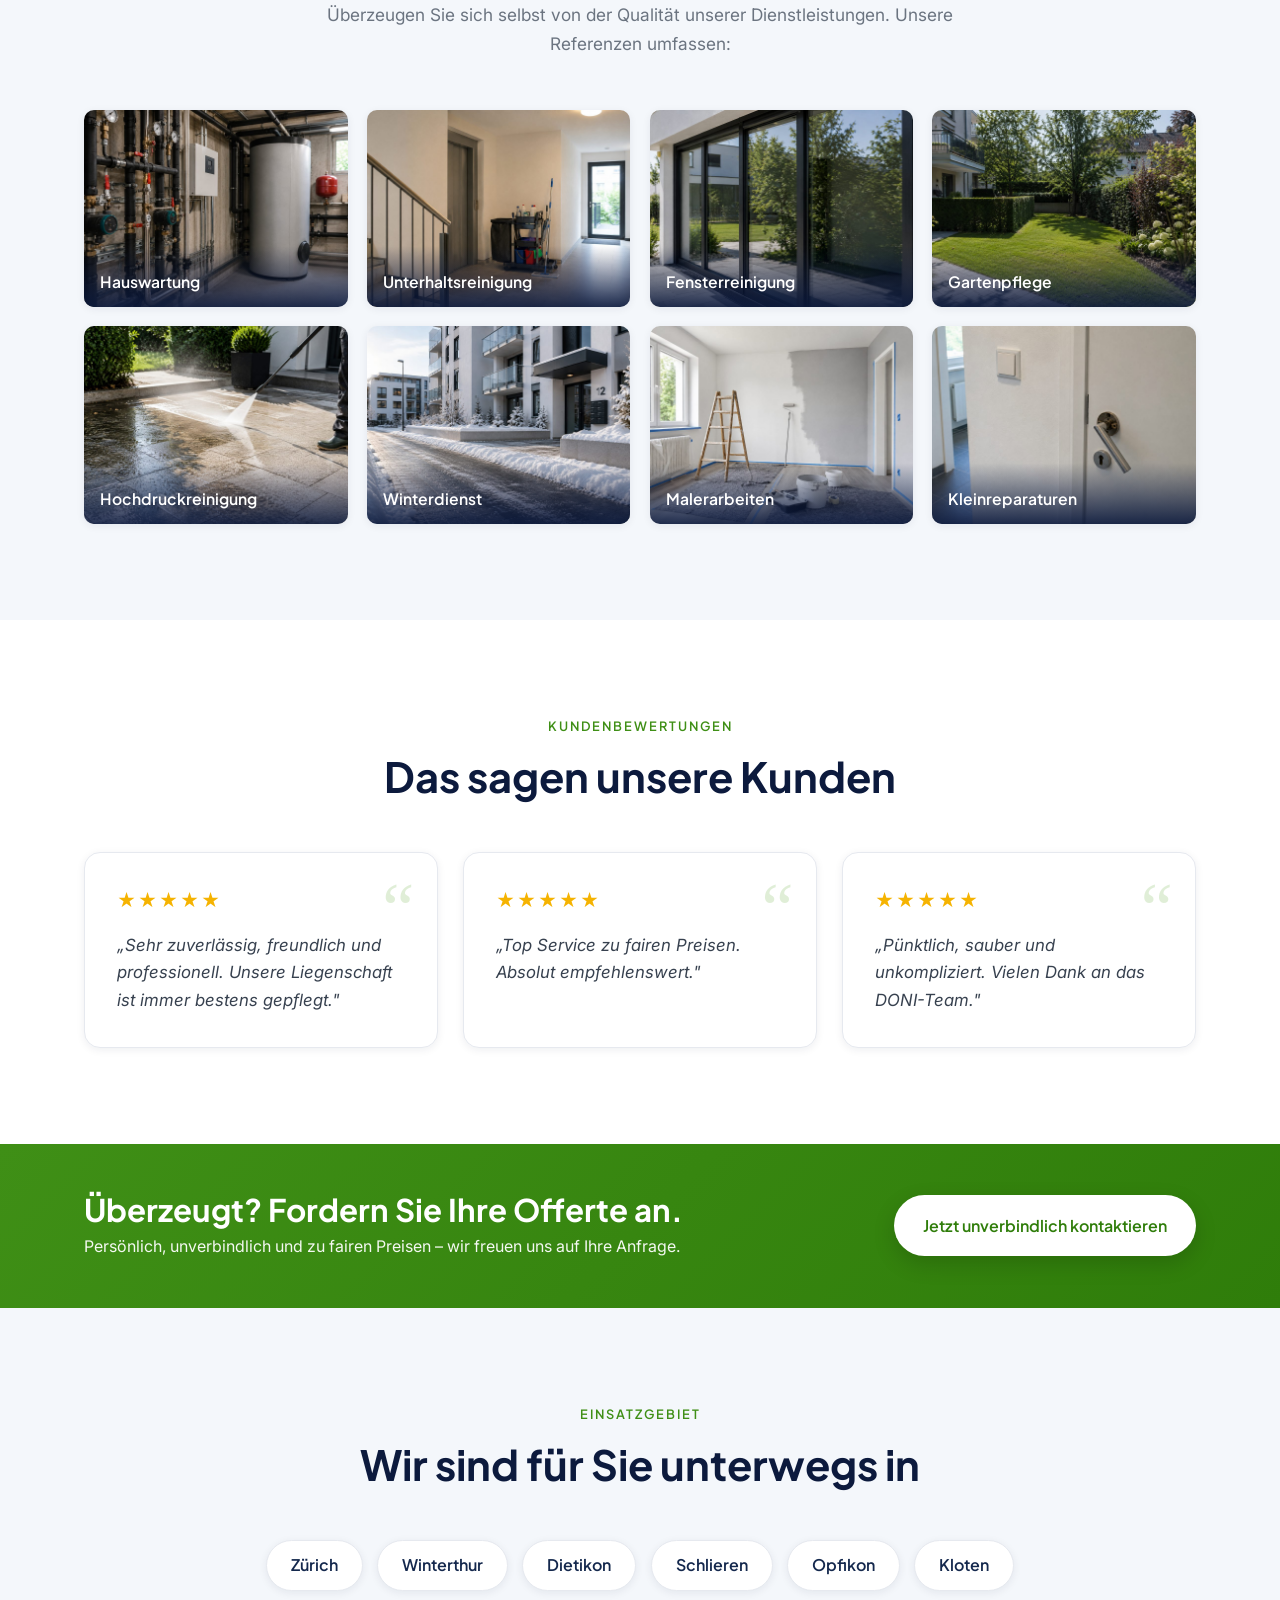
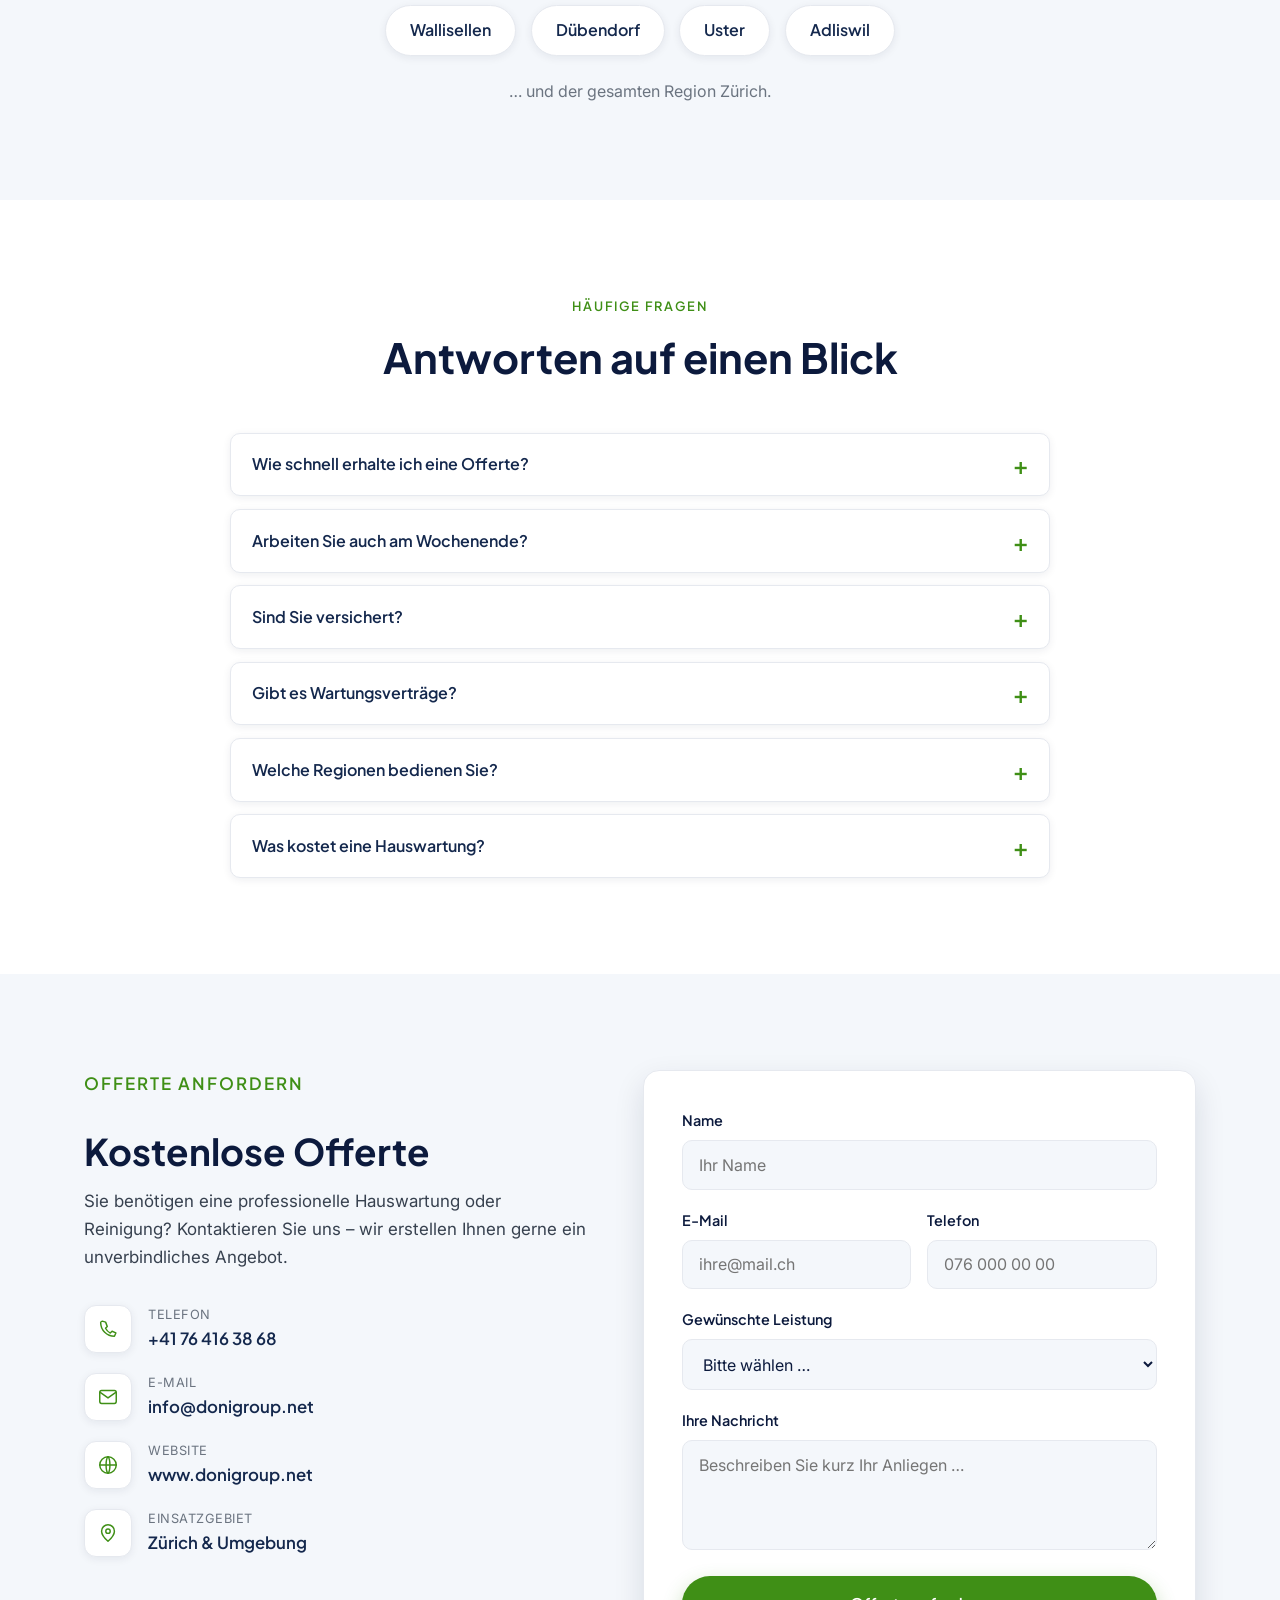
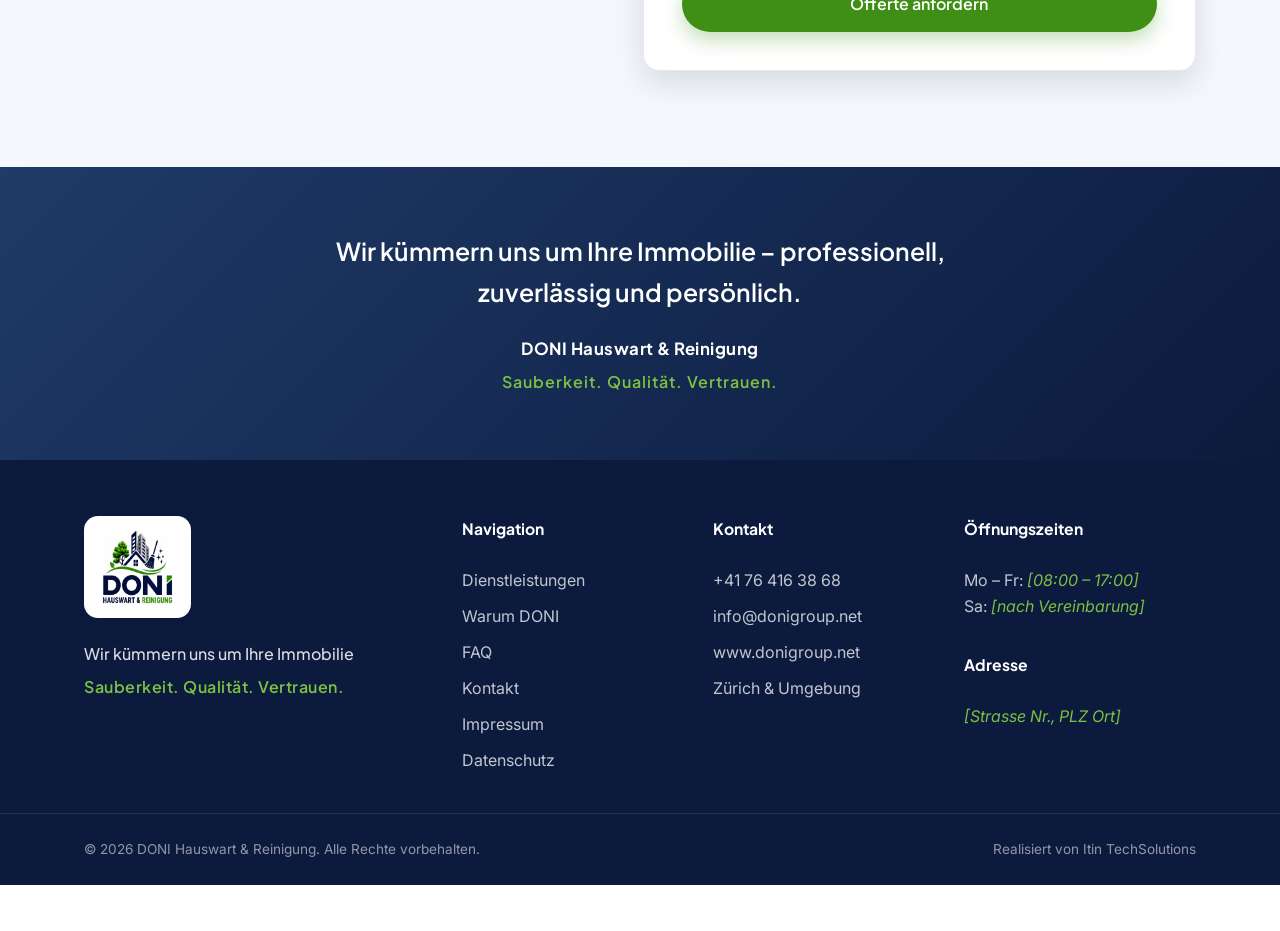
==== commit dba24753: "Mobile-Optimierung: Kennzahlen 2x2, CTA/Trust gestapelt, Feintuning kleine Screens, Banner-Offset" ====
--- a/index.html
+++ b/index.html
@@ -24,7 +24,13 @@
 <body>
 
   <!-- ===== VORSCHAU-MARKIERUNG (nur Entwurf, vor Livegang entfernen) ===== -->
-  <div style="position:fixed;bottom:0;left:0;right:0;z-index:9999;background:#14284d;color:#fff;font:600 13px/1.4 Inter,Arial,sans-serif;text-align:center;padding:8px 14px;letter-spacing:.02em;">
+  <style>
+    body { padding-bottom: 46px; }           /* Platz fürs fixe Vorschau-Banner */
+    .site-footer { margin-bottom: 0; }
+    .back-to-top { bottom: 60px !important; } /* Button über das Banner heben */
+    @media (max-width: 480px) { body { padding-bottom: 54px; } }
+  </style>
+  <div style="position:fixed;bottom:0;left:0;right:0;z-index:9999;background:#14284d;color:#fff;font:600 12px/1.4 Inter,Arial,sans-serif;text-align:center;padding:8px 14px;letter-spacing:.02em;">
     Vorschau &middot; DONI Hauswart &amp; Reinigung &middot; Entwurf von Itin&nbsp;TechSolutions &ndash; bitte nicht ver&ouml;ffentlichen
   </div>
   <div aria-hidden="true" style="position:fixed;inset:0;z-index:9998;pointer-events:none;background-image:repeating-linear-gradient(-30deg,transparent 0 180px,rgba(20,40,77,.05) 180px 420px);"></div>
--- a/css/style.css
+++ b/css/style.css
@@ -50,7 +50,7 @@
 a { color: inherit; text-decoration: none; }
 ul { list-style: none; }
 
-h1, h2, h3 { font-family: var(--font-head); color: var(--ink); line-height: 1.15; font-weight: 700; }
+h1, h2, h3 { font-family: var(--font-head); color: var(--ink); line-height: 1.15; font-weight: 700; overflow-wrap: break-word; }
 
 .container { width: 100%; max-width: var(--maxw); margin: 0 auto; padding: 0 24px; }
 
@@ -363,6 +363,8 @@
 /* ============================================================
    RESPONSIVE
    ============================================================ */
+
+/* ---- Tablet quer / kleine Laptops ---- */
 @media (max-width: 980px) {
   .services-grid { grid-template-columns: repeat(2, 1fr); }
   .advantages-grid { grid-template-columns: repeat(3, 1fr); }
@@ -371,32 +373,88 @@
   .about-grid { grid-template-columns: 1fr; gap: 2rem; }
   .contact-grid { grid-template-columns: 1fr; gap: 2.5rem; }
   .footer-inner { grid-template-columns: 1fr 1fr; }
-}
-
+  .cta-band-inner { gap: 1.2rem 1.5rem; }
+}
+
+/* ---- Tablet hoch ---- */
+@media (max-width: 860px) {
+  .stats-grid { grid-template-columns: repeat(2, 1fr); gap: 2rem 1rem; }
+}
+
+/* ---- Smartphone (quer) & darunter ---- */
 @media (max-width: 720px) {
+  html { scroll-padding-top: 84px; }
+
   .header-inner { height: 72px; }
-  .logo-img { height: 52px; }
+  .logo-img { height: 50px; }
   .nav-toggle { display: flex; }
   .main-nav {
     position: fixed; top: 72px; left: 0; right: 0;
     background: #fff; flex-direction: column; align-items: stretch; gap: 0;
     padding: .5rem 24px 1.5rem; box-shadow: var(--shadow-lg);
-    transform: translateY(-120%); transition: transform .35s ease; border-top: 1px solid var(--line);
+    transform: translateY(-130%); transition: transform .35s ease; border-top: 1px solid var(--line);
+    max-height: calc(100dvh - 72px); overflow-y: auto;
   }
   .main-nav.open { transform: translateY(0); }
-  .main-nav a { padding: .9rem 0; border-bottom: 1px solid var(--line); }
+  .main-nav a { padding: .95rem 0; border-bottom: 1px solid var(--line); font-size: 1.05rem; }
   .main-nav .nav-cta { text-align: center; margin-top: .8rem; border-bottom: 0; }
 
-  .section { padding: 68px 0; }
-  .hero { padding: 128px 0 90px; }
+  .section { padding: 64px 0; }
+  .section-head { margin-bottom: 2.4rem; }
+  .hero { padding: 124px 0 84px; }
+
   .services-grid { grid-template-columns: 1fr; }
   .advantages-grid { grid-template-columns: repeat(2, 1fr); }
   .gallery { grid-template-columns: repeat(2, 1fr); }
+  .values-list { grid-template-columns: 1fr 1fr; }
+  .field-row { grid-template-columns: 1fr; }
+  .footer-inner { grid-template-columns: 1fr 1fr; gap: 2rem; }
+
+  .hero-actions { flex-direction: column; align-items: stretch; }
+  .hero-actions .btn { width: 100%; }
+
+  /* Kennzahlen sauber als 2×2 statt gequetscht */
+  .stats-band { padding: 2.2rem 0; }
+
+  /* Vertrauens-Leiste zentriert stapeln */
+  .trust-inner { justify-content: center; text-align: center; gap: .7rem 1.3rem; }
+  .trust-rating { justify-content: center; }
+  .trust-points { justify-content: center; }
+
+  /* CTA-Band mittig, Button über volle Breite */
+  .cta-band-inner { flex-direction: column; text-align: center; }
+  .cta-band-inner .btn { width: 100%; }
+
+  /* Formular kompakter */
+  .contact-form { padding: 1.9rem 1.4rem; }
+
+  /* Footer-Zeile zentriert */
+  .footer-bottom .container { justify-content: center; text-align: center; }
+}
+
+/* ---- Smartphone (hoch) ---- */
+@media (max-width: 480px) {
+  .container { padding: 0 18px; }
+
+  .section { padding: 54px 0; }
+  .hero { padding: 112px 0 70px; }
+  .hero h1 { font-size: clamp(1.85rem, 8vw, 2.4rem); }
+
+  .advantages-grid { grid-template-columns: 1fr 1fr; gap: 1rem; }
+  .gallery { grid-template-columns: 1fr 1fr; gap: .8rem; }
   .values-list { grid-template-columns: 1fr; }
-  .field-row { grid-template-columns: 1fr; }
+
+  .service-card { padding: 1.7rem 1.4rem; }
+  .review { padding: 1.7rem 1.4rem; }
+  .values-box { padding: 1.8rem 1.4rem; }
+  .contact-form { padding: 1.6rem 1.2rem; }
+
+  .btn { padding: .9rem 1.4rem; }
+  .trust-points { gap: .4rem 1.1rem; }
+  .trust-points li { font-size: .9rem; }
   .footer-inner { grid-template-columns: 1fr; }
-  .hero-actions { flex-direction: column; }
-  .hero-actions .btn { width: 100%; }
+
+  .back-to-top { bottom: 18px; right: 18px; width: 44px; height: 44px; }
 }
 
 @media (prefers-reduced-motion: reduce) {
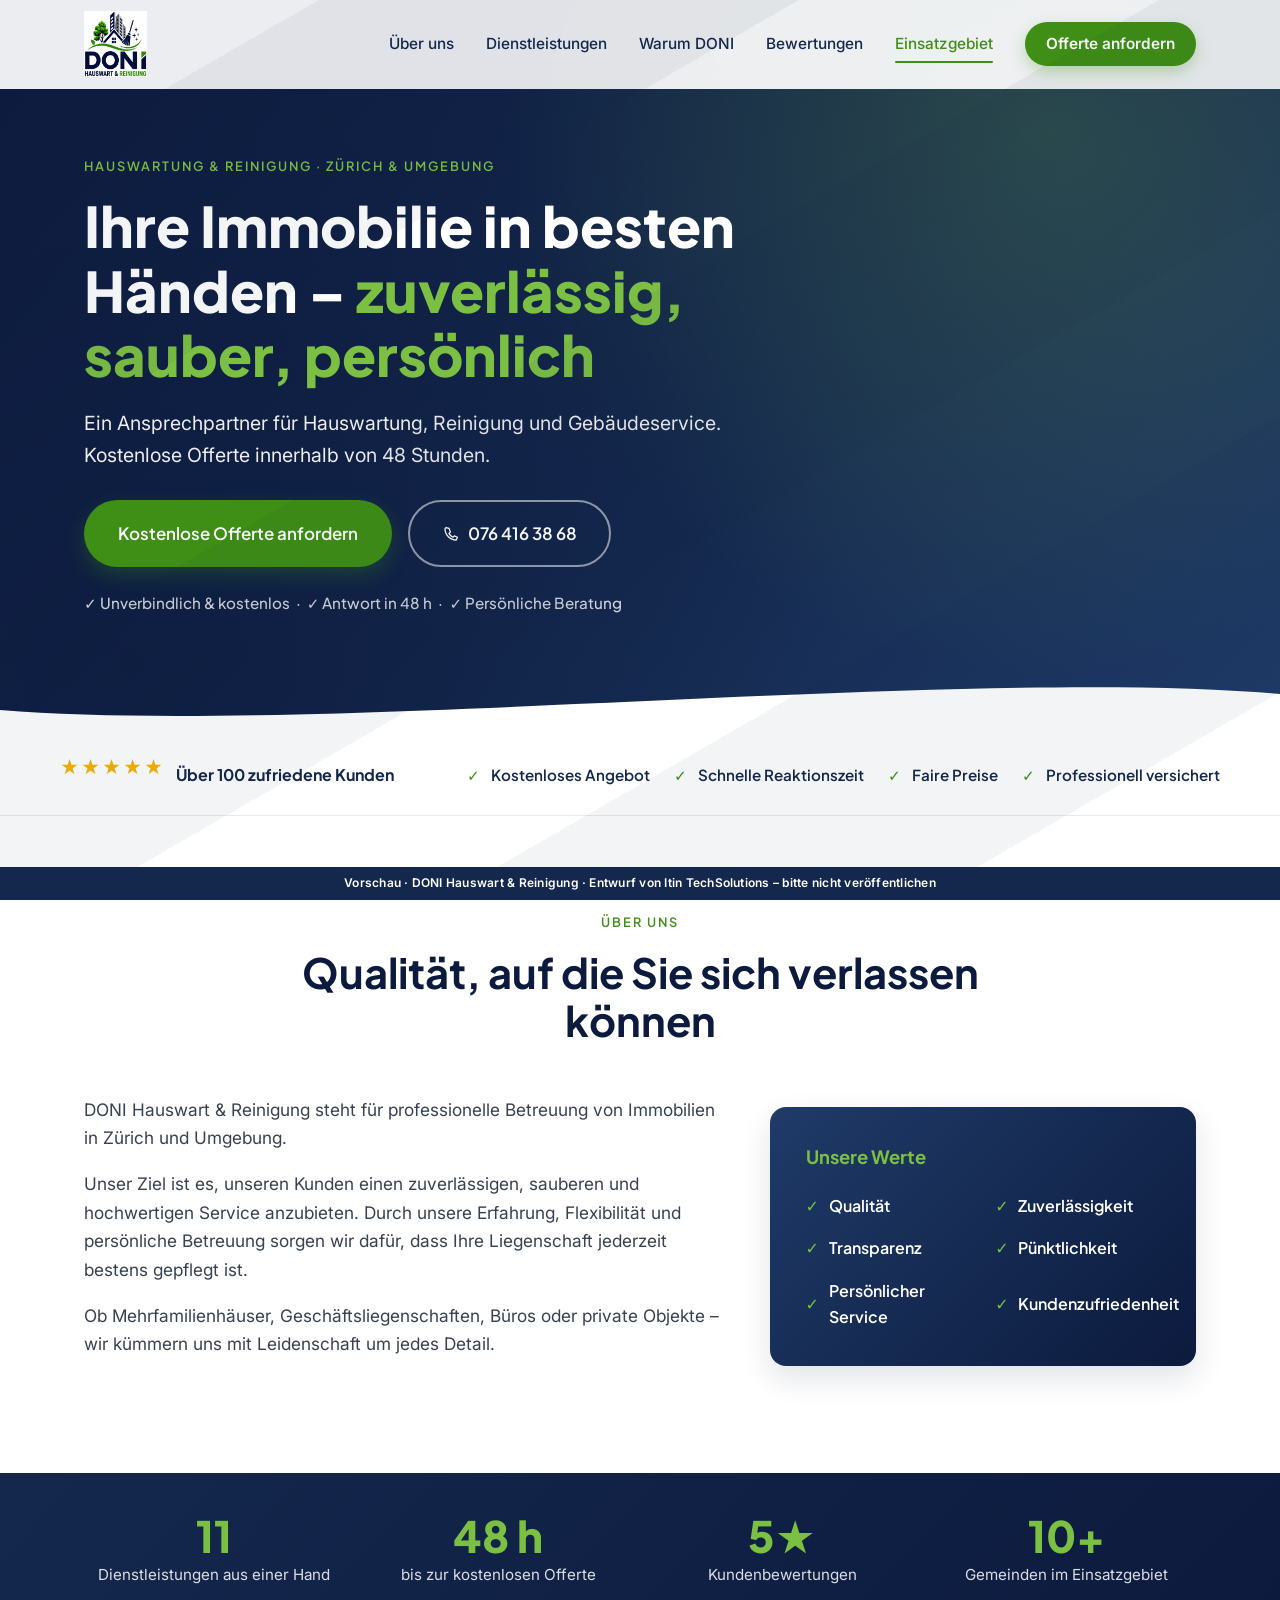
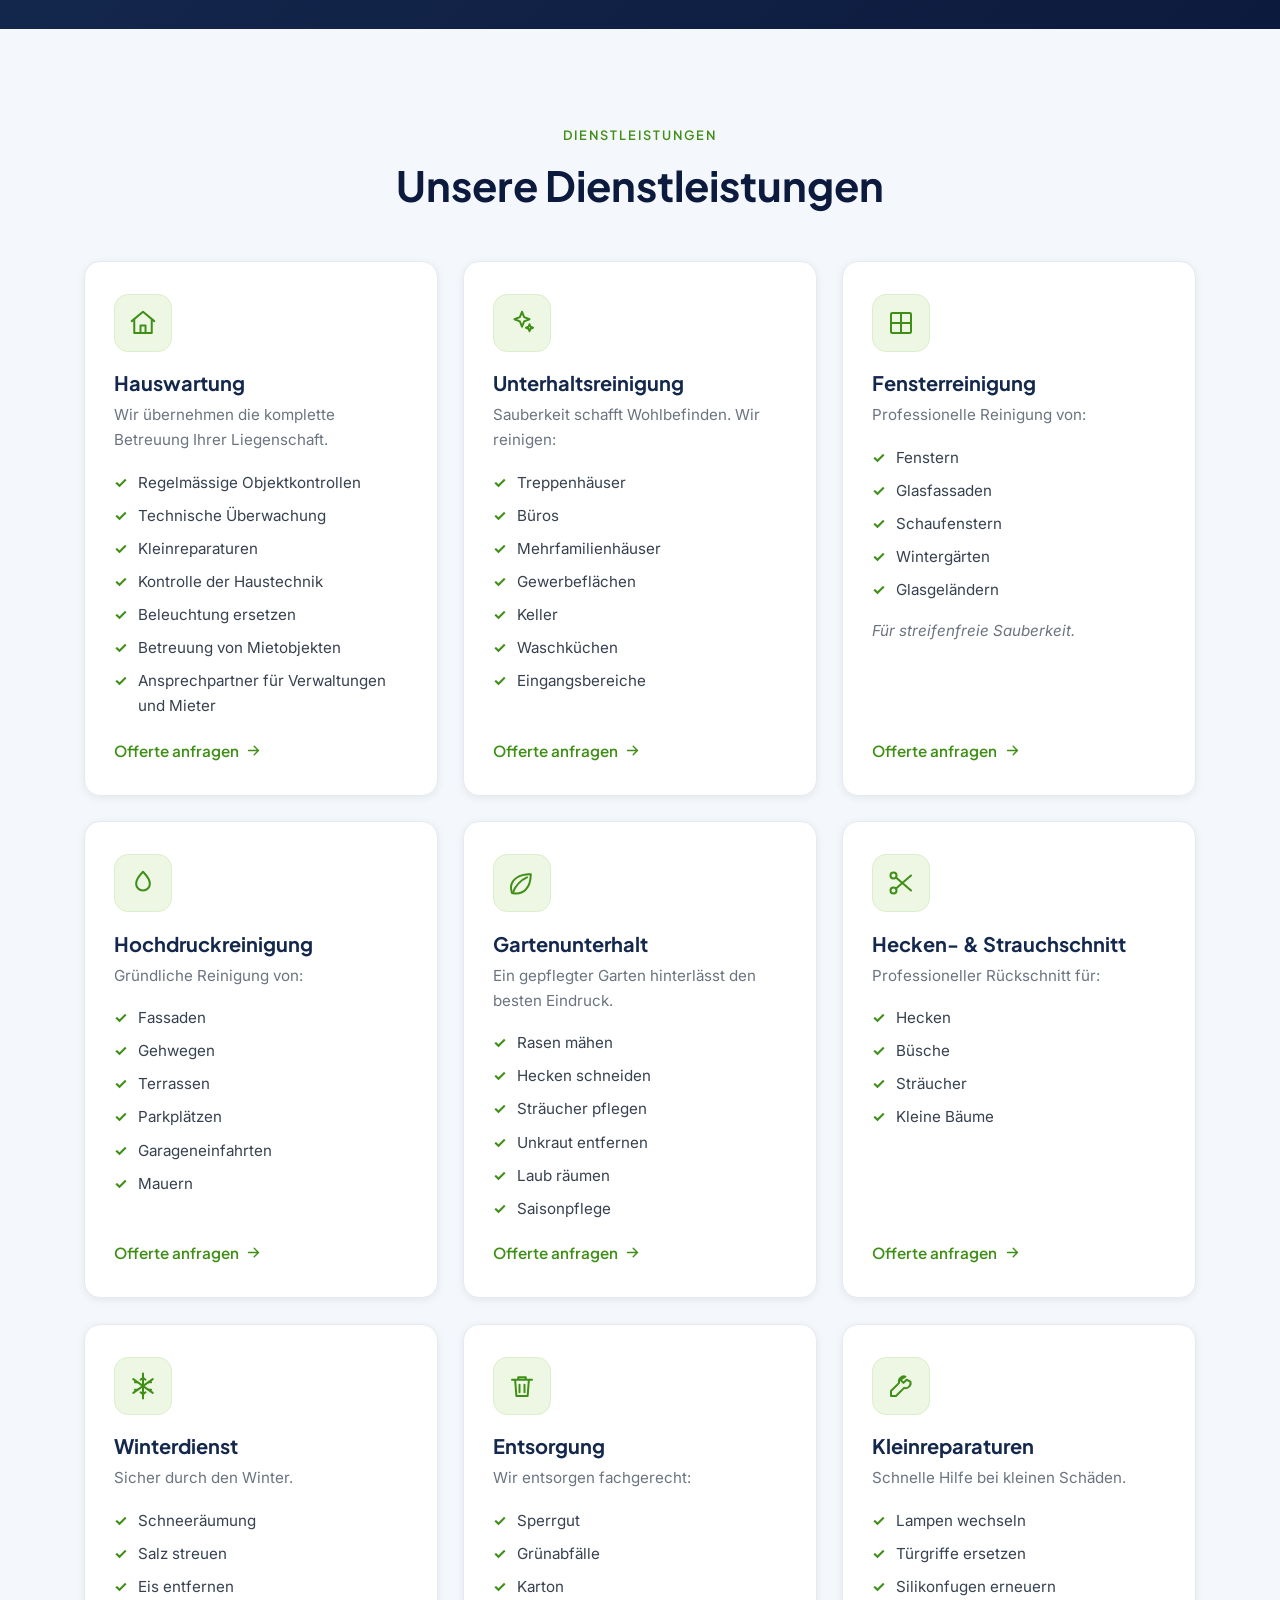
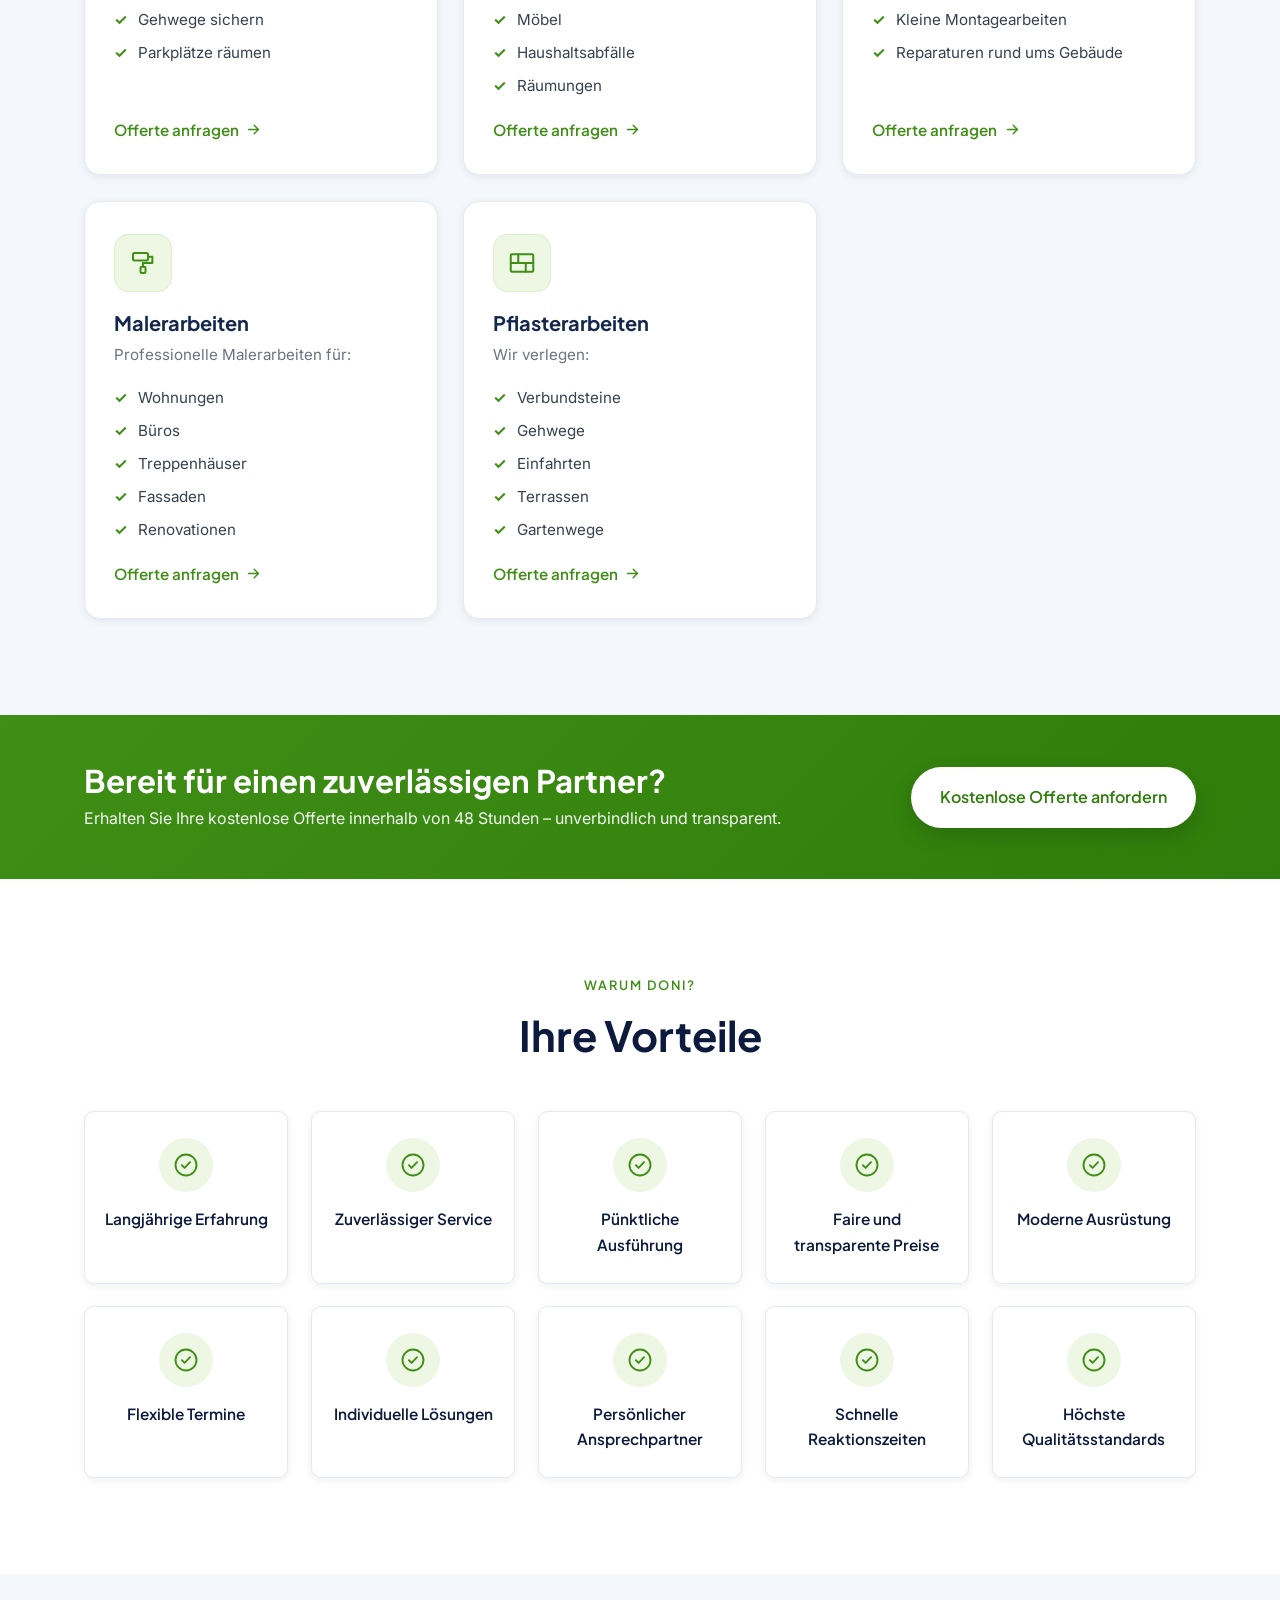
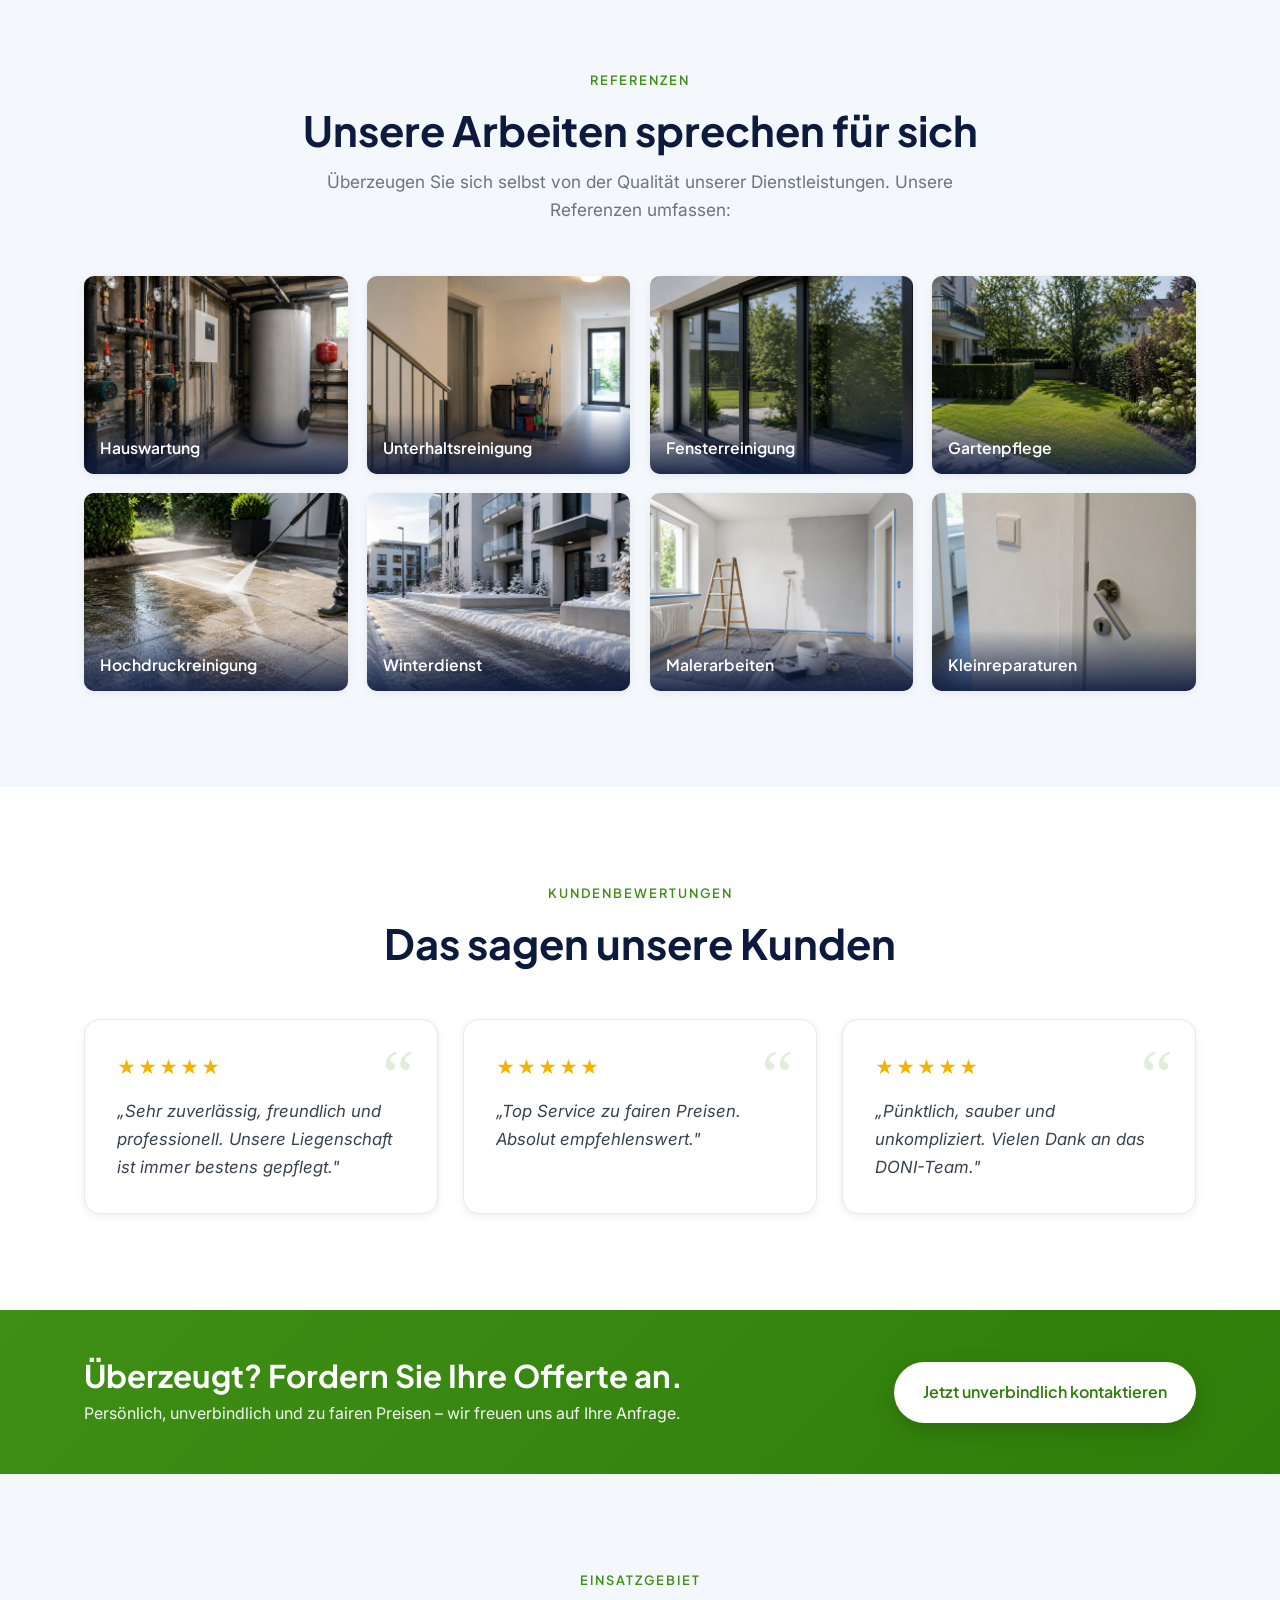
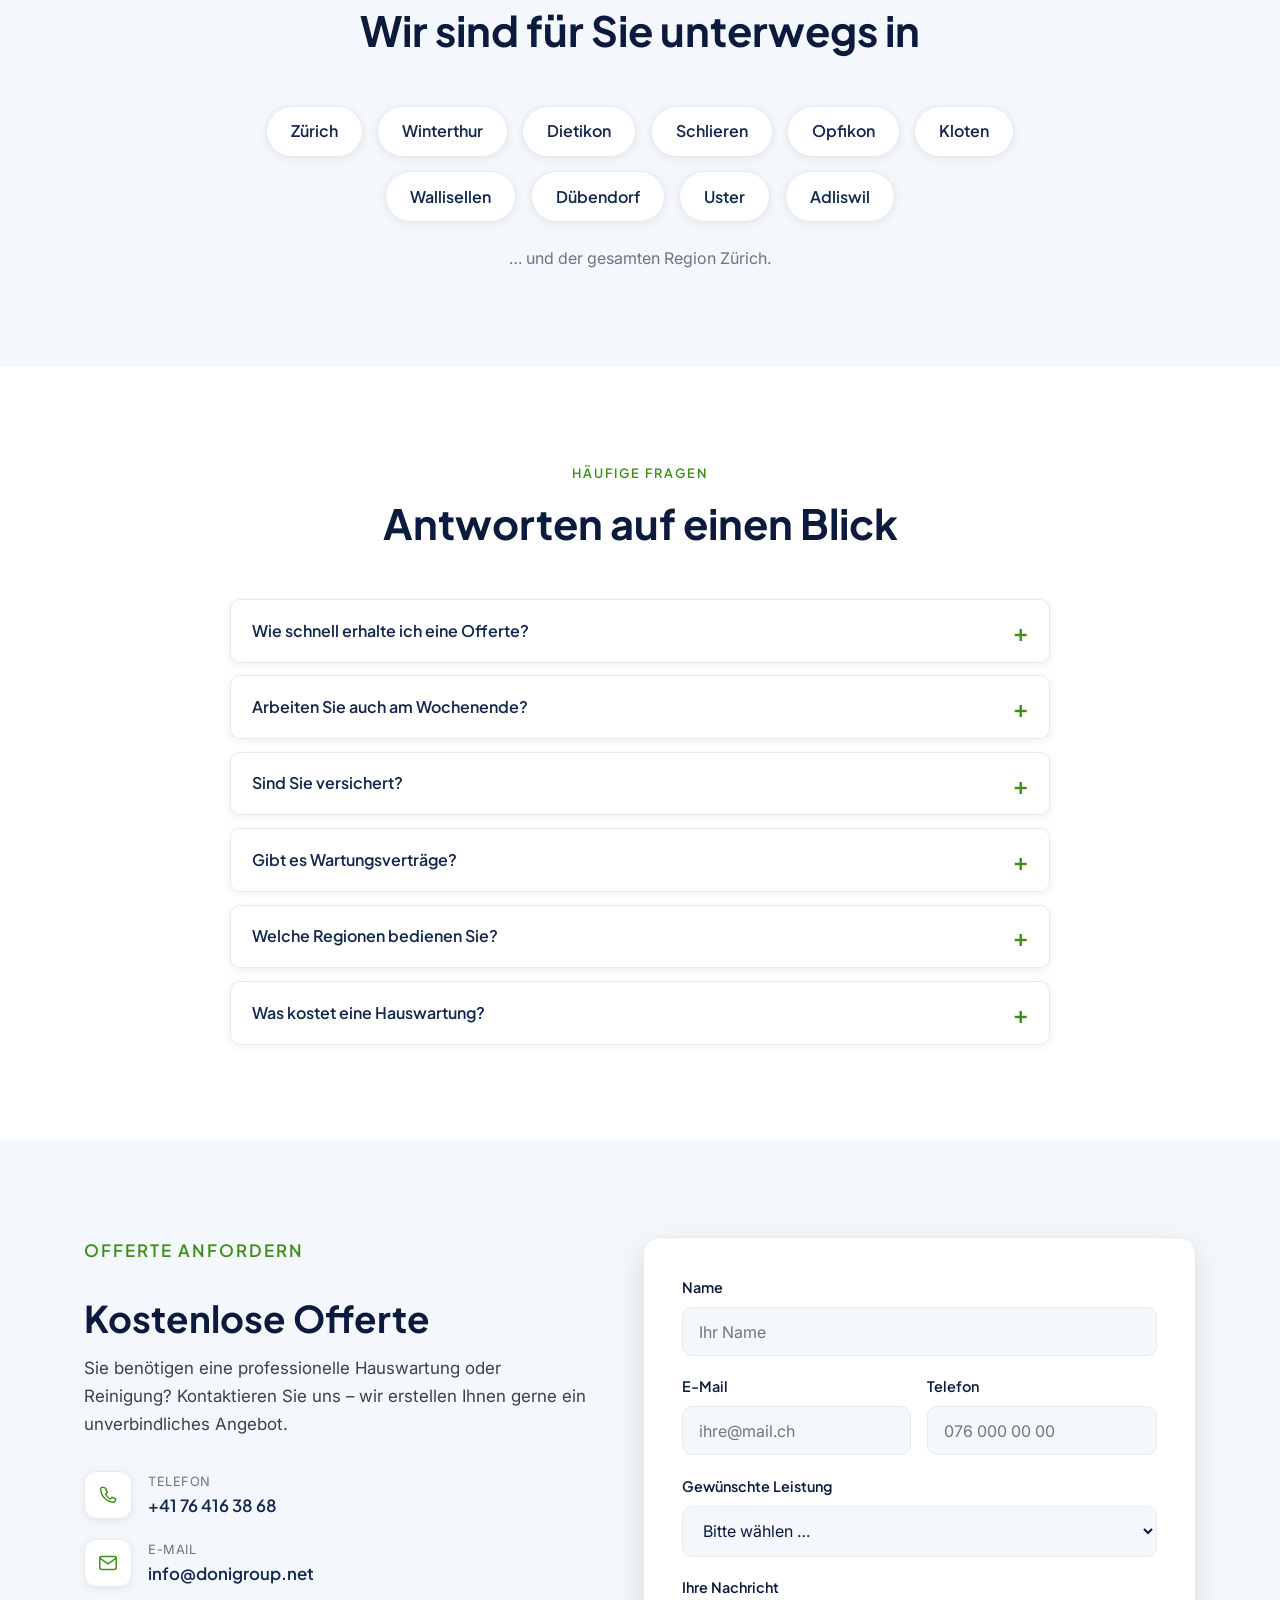
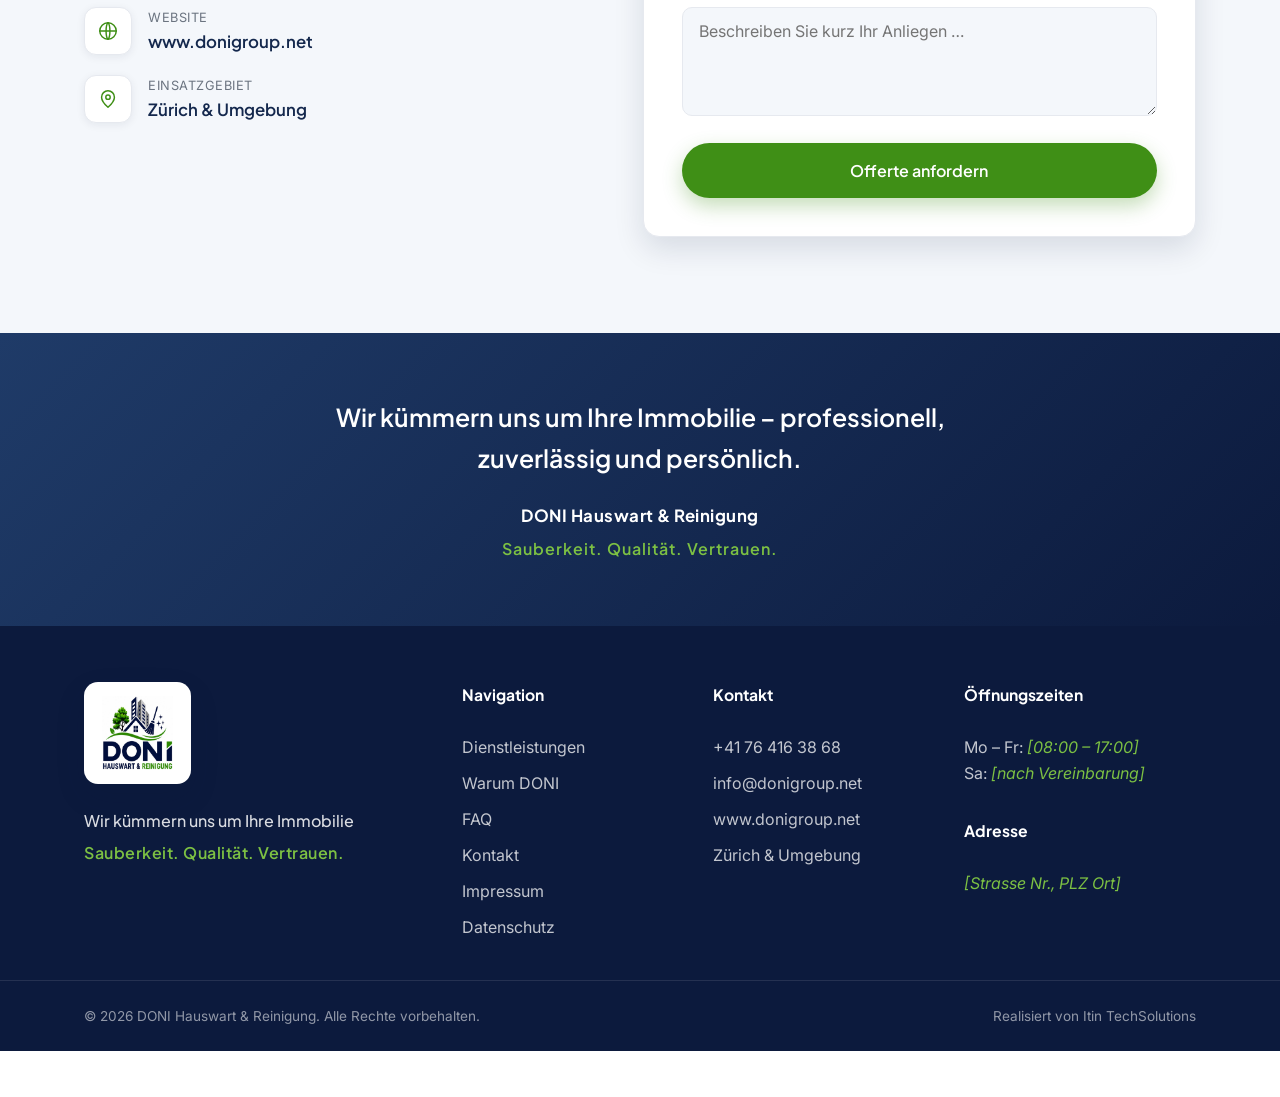
==== commit dc2916ba: "Produktionsniveau: Hero geschärft + Trust-Zeile, klickbare Leistungskarten (Stretched-Link, gleiche " ====
--- a/index.html
+++ b/index.html
@@ -5,14 +5,17 @@
   <meta charset="UTF-8" />
   <meta name="viewport" content="width=device-width, initial-scale=1.0" />
   <title>DONI Hauswart &amp; Reinigung | Gebäudeservice Zürich &amp; Umgebung</title>
-  <meta name="description" content="DONI Hauswart & Reinigung – Ihr zuverlässiger Partner für Hauswartung, Reinigung und Gebäudeservice in Zürich und Umgebung. Jetzt kostenlose Offerte anfordern." />
+  <meta name="description" content="DONI Hauswart & Reinigung – Ihr zuverlässiger Partner für Hauswartung, Gebäudereinigung, Winterdienst & Gartenunterhalt in Zürich und Umgebung. Kostenlose Offerte innerhalb von 48 Stunden." />
   <meta name="author" content="DONI Hauswart & Reinigung" />
-
+  <meta name="theme-color" content="#14284d" />
+
+  <meta property="og:site_name" content="DONI Hauswart & Reinigung" />
   <meta property="og:title" content="DONI Hauswart & Reinigung | Gebäudeservice Zürich" />
-  <meta property="og:description" content="Ihr zuverlässiger Partner für Hauswartung, Reinigung und Gebäudeservice in Zürich & Umgebung." />
+  <meta property="og:description" content="Ihr zuverlässiger Partner für Hauswartung, Reinigung und Gebäudeservice in Zürich & Umgebung. Kostenlose Offerte in 48 Stunden." />
   <meta property="og:type" content="website" />
   <meta property="og:url" content="https://www.donigroup.net" />
   <meta property="og:locale" content="de_CH" />
+  <meta name="twitter:card" content="summary_large_image" />
 
   <link rel="canonical" href="https://www.donigroup.net" />
   <link rel="preconnect" href="https://fonts.googleapis.com" />
@@ -20,14 +23,51 @@
   <link href="https://fonts.googleapis.com/css2?family=Plus+Jakarta+Sans:wght@500;600;700;800&family=Inter:wght@400;500;600&display=swap" rel="stylesheet" />
   <link rel="stylesheet" href="css/style.css" />
   <link rel="icon" href="data:image/svg+xml,%3Csvg xmlns='http://www.w3.org/2000/svg' viewBox='0 0 100 100'%3E%3Crect width='100' height='100' rx='22' fill='%2314284d'/%3E%3Ctext x='50' y='69' font-size='54' font-family='Arial' font-weight='bold' fill='white' text-anchor='middle'%3ED%3C/text%3E%3Ccircle cx='78' cy='30' r='9' fill='%233f8f16'/%3E%3C/svg%3E" />
+
+  <!-- Strukturierte Daten: lokales Unternehmen -->
+  <script type="application/ld+json">
+  {
+    "@context": "https://schema.org",
+    "@type": "HomeAndConstructionBusiness",
+    "name": "DONI Hauswart & Reinigung",
+    "description": "Hauswartung, Gebäudereinigung, Winterdienst und Gartenunterhalt in Zürich und Umgebung.",
+    "url": "https://www.donigroup.net",
+    "telephone": "+41764163868",
+    "email": "info@donigroup.net",
+    "areaServed": ["Zürich", "Winterthur", "Dietikon", "Schlieren", "Opfikon", "Kloten", "Wallisellen", "Dübendorf", "Uster", "Adliswil"],
+    "address": { "@type": "PostalAddress", "addressRegion": "Zürich", "addressCountry": "CH" },
+    "makesOffer": [
+      { "@type": "Offer", "itemOffered": { "@type": "Service", "name": "Hauswartung" } },
+      { "@type": "Offer", "itemOffered": { "@type": "Service", "name": "Unterhaltsreinigung" } },
+      { "@type": "Offer", "itemOffered": { "@type": "Service", "name": "Fensterreinigung" } },
+      { "@type": "Offer", "itemOffered": { "@type": "Service", "name": "Hochdruckreinigung" } },
+      { "@type": "Offer", "itemOffered": { "@type": "Service", "name": "Gartenunterhalt" } },
+      { "@type": "Offer", "itemOffered": { "@type": "Service", "name": "Winterdienst" } },
+      { "@type": "Offer", "itemOffered": { "@type": "Service", "name": "Malerarbeiten" } }
+    ]
+  }
+  </script>
+  <!-- Strukturierte Daten: häufige Fragen -->
+  <script type="application/ld+json">
+  {
+    "@context": "https://schema.org",
+    "@type": "FAQPage",
+    "mainEntity": [
+      { "@type": "Question", "name": "Wie schnell erhalte ich eine Offerte?", "acceptedAnswer": { "@type": "Answer", "text": "In der Regel erstellen wir Ihnen innerhalb von 48 Stunden eine kostenlose und unverbindliche Offerte." } },
+      { "@type": "Question", "name": "Arbeiten Sie auch am Wochenende?", "acceptedAnswer": { "@type": "Answer", "text": "Wir sind flexibel und finden gerne einen passenden Termin. Sprechen Sie uns auf individuelle Einsatzzeiten an." } },
+      { "@type": "Question", "name": "Sind Sie versichert?", "acceptedAnswer": { "@type": "Answer", "text": "Ja. Als professioneller Dienstleister sind wir entsprechend versichert – für Ihre Sicherheit und ein gutes Gefühl." } },
+      { "@type": "Question", "name": "Gibt es Wartungsverträge?", "acceptedAnswer": { "@type": "Answer", "text": "Ja. Für die regelmässige Betreuung Ihrer Liegenschaft bieten wir individuelle Service- und Wartungsverträge an." } },
+      { "@type": "Question", "name": "Was kostet eine Hauswartung?", "acceptedAnswer": { "@type": "Answer", "text": "Die Kosten richten sich nach Objekt, Umfang und Häufigkeit der Leistungen. Kontaktieren Sie uns – wir erstellen Ihnen eine transparente, kostenlose Offerte." } }
+    ]
+  }
+  </script>
 </head>
 <body>
 
   <!-- ===== VORSCHAU-MARKIERUNG (nur Entwurf, vor Livegang entfernen) ===== -->
   <style>
-    body { padding-bottom: 46px; }           /* Platz fürs fixe Vorschau-Banner */
-    .site-footer { margin-bottom: 0; }
-    .back-to-top { bottom: 60px !important; } /* Button über das Banner heben */
+    body { padding-bottom: 46px; }
+    .back-to-top { bottom: 60px !important; }
     @media (max-width: 480px) { body { padding-bottom: 54px; } }
   </style>
   <div style="position:fixed;bottom:0;left:0;right:0;z-index:9999;background:#14284d;color:#fff;font:600 12px/1.4 Inter,Arial,sans-serif;text-align:center;padding:8px 14px;letter-spacing:.02em;">
@@ -39,7 +79,7 @@
   <header class="site-header" id="top">
     <div class="container header-inner">
       <a href="#top" class="logo" aria-label="DONI Hauswart & Reinigung – Startseite">
-        <img src="assets/img/logo.png" alt="DONI Hauswart &amp; Reinigung" class="logo-img" />
+        <img src="assets/img/logo.png" alt="DONI Hauswart &amp; Reinigung Logo" class="logo-img" width="63" height="66" decoding="async" />
       </a>
 
       <nav class="main-nav" id="mainNav" aria-label="Hauptnavigation">
@@ -61,17 +101,18 @@
   <section class="hero" id="hero">
     <div class="hero-bg" aria-hidden="true"></div>
     <div class="container hero-inner">
-      <div class="hero-content reveal">
-        <p class="eyebrow">Zürich &amp; Umgebung</p>
-        <h1>Professionelle Hauswartung &amp; Gebäudereinigung in Zürich – <span>zuverlässig, schnell und persönlich</span></h1>
+      <div class="hero-content">
+        <p class="eyebrow">Hauswartung &amp; Reinigung · Zürich &amp; Umgebung</p>
+        <h1>Ihre Immobilie in besten Händen – <span>zuverlässig, sauber, persönlich</span></h1>
         <p class="lead">
-          Für Verwaltungen, Unternehmen und Privatkunden. Kostenlose Offerte innerhalb von 48 Stunden.
+          Ein Ansprechpartner für Hauswartung, Reinigung und Gebäudeservice. Kostenlose Offerte innerhalb von 48&nbsp;Stunden.
         </p>
 
         <div class="hero-actions">
-          <a href="#kontakt" class="btn btn-primary">Jetzt kostenlose Offerte anfordern</a>
-          <a href="tel:+41764163868" class="btn btn-ghost"><svg class="btn-ico" viewBox="0 0 24 24" fill="none" stroke="currentColor" stroke-width="1.7" stroke-linecap="round" stroke-linejoin="round" aria-hidden="true"><path d="M4 5c0 8.3 6.7 15 15 15l1.6-3.7-4.2-1.8-1.9 1.9a12 12 0 0 1-5.2-5.2l1.9-1.9L9.4 4.5 5.7 3.4A2 2 0 0 0 4 5z"/></svg>076 416 38 68</a>
+          <a href="#kontakt" class="btn btn-primary btn-lg">Kostenlose Offerte anfordern</a>
+          <a href="tel:+41764163868" class="btn btn-ghost btn-lg"><svg class="btn-ico" viewBox="0 0 24 24" fill="none" stroke="currentColor" stroke-width="1.7" stroke-linecap="round" stroke-linejoin="round" aria-hidden="true"><path d="M4 5c0 8.3 6.7 15 15 15l1.6-3.7-4.2-1.8-1.9 1.9a12 12 0 0 1-5.2-5.2l1.9-1.9L9.4 4.5 5.7 3.4A2 2 0 0 0 4 5z"/></svg>076 416 38 68</a>
         </div>
+        <p class="hero-note">✓ Unverbindlich &amp; kostenlos&nbsp;&nbsp;·&nbsp;&nbsp;✓ Antwort in 48&nbsp;h&nbsp;&nbsp;·&nbsp;&nbsp;✓ Persönliche Beratung</p>
       </div>
     </div>
     <div class="hero-wave" aria-hidden="true">
@@ -159,7 +200,9 @@
             <li>Betreuung von Mietobjekten</li>
             <li>Ansprechpartner für Verwaltungen und Mieter</li>
           </ul>
-        </article>
+          <a class="service-cta" href="#kontakt">Offerte anfragen<svg class="service-cta-ico" viewBox="0 0 24 24" fill="none" stroke="currentColor" stroke-width="2" stroke-linecap="round" stroke-linejoin="round" aria-hidden="true"><path d="M5 12h14M13 6l6 6-6 6"/></svg></a>
+        </article>
+
 
         <article class="service-card reveal">
           <div class="service-icon"><svg viewBox="0 0 24 24" fill="none" stroke="currentColor" stroke-width="1.6" stroke-linecap="round" stroke-linejoin="round" aria-hidden="true"><path d="M12 3l1.7 4.3L18 9l-4.3 1.7L12 15l-1.7-4.3L6 9l4.3-1.7z"/><path d="M18 13l.8 2 2 .8-2 .8-.8 2-.8-2-2-.8 2-.8z"/></svg></div>
@@ -174,7 +217,9 @@
             <li>Waschküchen</li>
             <li>Eingangsbereiche</li>
           </ul>
-        </article>
+          <a class="service-cta" href="#kontakt">Offerte anfragen<svg class="service-cta-ico" viewBox="0 0 24 24" fill="none" stroke="currentColor" stroke-width="2" stroke-linecap="round" stroke-linejoin="round" aria-hidden="true"><path d="M5 12h14M13 6l6 6-6 6"/></svg></a>
+        </article>
+
 
         <article class="service-card reveal">
           <div class="service-icon"><svg viewBox="0 0 24 24" fill="none" stroke="currentColor" stroke-width="1.6" stroke-linecap="round" stroke-linejoin="round" aria-hidden="true"><rect x="4" y="4" width="16" height="16" rx="1"/><path d="M12 4v16M4 12h16"/></svg></div>
@@ -188,7 +233,9 @@
             <li>Glasgeländern</li>
           </ul>
           <p class="service-close">Für streifenfreie Sauberkeit.</p>
-        </article>
+          <a class="service-cta" href="#kontakt">Offerte anfragen<svg class="service-cta-ico" viewBox="0 0 24 24" fill="none" stroke="currentColor" stroke-width="2" stroke-linecap="round" stroke-linejoin="round" aria-hidden="true"><path d="M5 12h14M13 6l6 6-6 6"/></svg></a>
+        </article>
+
 
         <article class="service-card reveal">
           <div class="service-icon"><svg viewBox="0 0 24 24" fill="none" stroke="currentColor" stroke-width="1.6" stroke-linecap="round" stroke-linejoin="round" aria-hidden="true"><path d="M12 3s5.5 5.7 5.5 9.5a5.5 5.5 0 0 1-11 0C6.5 8.7 12 3 12 3z"/></svg></div>
@@ -202,7 +249,9 @@
             <li>Garageneinfahrten</li>
             <li>Mauern</li>
           </ul>
-        </article>
+          <a class="service-cta" href="#kontakt">Offerte anfragen<svg class="service-cta-ico" viewBox="0 0 24 24" fill="none" stroke="currentColor" stroke-width="2" stroke-linecap="round" stroke-linejoin="round" aria-hidden="true"><path d="M5 12h14M13 6l6 6-6 6"/></svg></a>
+        </article>
+
 
         <article class="service-card reveal">
           <div class="service-icon"><svg viewBox="0 0 24 24" fill="none" stroke="currentColor" stroke-width="1.6" stroke-linecap="round" stroke-linejoin="round" aria-hidden="true"><path d="M4 20c9 2 15-4 15-15 0 0-11-1-15 7-1.6 3.2-.5 6.5 0 8z"/><path d="M5 19c2.5-6 6.5-9.5 11-11.5"/></svg></div>
@@ -216,7 +265,9 @@
             <li>Laub räumen</li>
             <li>Saisonpflege</li>
           </ul>
-        </article>
+          <a class="service-cta" href="#kontakt">Offerte anfragen<svg class="service-cta-ico" viewBox="0 0 24 24" fill="none" stroke="currentColor" stroke-width="2" stroke-linecap="round" stroke-linejoin="round" aria-hidden="true"><path d="M5 12h14M13 6l6 6-6 6"/></svg></a>
+        </article>
+
 
         <article class="service-card reveal">
           <div class="service-icon"><svg viewBox="0 0 24 24" fill="none" stroke="currentColor" stroke-width="1.6" stroke-linecap="round" stroke-linejoin="round" aria-hidden="true"><circle cx="6" cy="6" r="2.4"/><circle cx="6" cy="18" r="2.4"/><path d="M8 7.6 20 18M8 16.4 20 6"/></svg></div>
@@ -228,7 +279,9 @@
             <li>Sträucher</li>
             <li>Kleine Bäume</li>
           </ul>
-        </article>
+          <a class="service-cta" href="#kontakt">Offerte anfragen<svg class="service-cta-ico" viewBox="0 0 24 24" fill="none" stroke="currentColor" stroke-width="2" stroke-linecap="round" stroke-linejoin="round" aria-hidden="true"><path d="M5 12h14M13 6l6 6-6 6"/></svg></a>
+        </article>
+
 
         <article class="service-card reveal">
           <div class="service-icon"><svg viewBox="0 0 24 24" fill="none" stroke="currentColor" stroke-width="1.6" stroke-linecap="round" stroke-linejoin="round" aria-hidden="true"><path d="M12 2v20M4.2 6.5l15.6 11M19.8 6.5 4.2 17.5"/><path d="M12 5.5 14 7M12 5.5 10 7M12 18.5 14 17M12 18.5 10 17M5.5 9 7.5 9M18.5 15 16.5 15M5.5 15 7.5 15M18.5 9 16.5 9"/></svg></div>
@@ -241,7 +294,9 @@
             <li>Gehwege sichern</li>
             <li>Parkplätze räumen</li>
           </ul>
-        </article>
+          <a class="service-cta" href="#kontakt">Offerte anfragen<svg class="service-cta-ico" viewBox="0 0 24 24" fill="none" stroke="currentColor" stroke-width="2" stroke-linecap="round" stroke-linejoin="round" aria-hidden="true"><path d="M5 12h14M13 6l6 6-6 6"/></svg></a>
+        </article>
+
 
         <article class="service-card reveal">
           <div class="service-icon"><svg viewBox="0 0 24 24" fill="none" stroke="currentColor" stroke-width="1.6" stroke-linecap="round" stroke-linejoin="round" aria-hidden="true"><path d="M4 7h16M9 7V5h6v2M6.5 7l1 13h9l1-13"/><path d="M10 11v6M14 11v6"/></svg></div>
@@ -255,7 +310,9 @@
             <li>Haushaltsabfälle</li>
             <li>Räumungen</li>
           </ul>
-        </article>
+          <a class="service-cta" href="#kontakt">Offerte anfragen<svg class="service-cta-ico" viewBox="0 0 24 24" fill="none" stroke="currentColor" stroke-width="2" stroke-linecap="round" stroke-linejoin="round" aria-hidden="true"><path d="M5 12h14M13 6l6 6-6 6"/></svg></a>
+        </article>
+
 
         <article class="service-card reveal">
           <div class="service-icon"><svg viewBox="0 0 24 24" fill="none" stroke="currentColor" stroke-width="1.6" stroke-linecap="round" stroke-linejoin="round" aria-hidden="true"><path d="M15.5 4.5a4 4 0 0 0-5 5L4 16v4h4l6.5-6.5a4 4 0 0 0 5-5L16.5 7 14 9.5 11.5 7z"/></svg></div>
@@ -268,7 +325,9 @@
             <li>Kleine Montagearbeiten</li>
             <li>Reparaturen rund ums Gebäude</li>
           </ul>
-        </article>
+          <a class="service-cta" href="#kontakt">Offerte anfragen<svg class="service-cta-ico" viewBox="0 0 24 24" fill="none" stroke="currentColor" stroke-width="2" stroke-linecap="round" stroke-linejoin="round" aria-hidden="true"><path d="M5 12h14M13 6l6 6-6 6"/></svg></a>
+        </article>
+
 
         <article class="service-card reveal">
           <div class="service-icon"><svg viewBox="0 0 24 24" fill="none" stroke="currentColor" stroke-width="1.6" stroke-linecap="round" stroke-linejoin="round" aria-hidden="true"><rect x="4" y="4" width="12" height="6" rx="1.2"/><path d="M16 7h3.5V12H12v3"/><rect x="10" y="15" width="4" height="5" rx="1"/></svg></div>
@@ -281,7 +340,9 @@
             <li>Fassaden</li>
             <li>Renovationen</li>
           </ul>
-        </article>
+          <a class="service-cta" href="#kontakt">Offerte anfragen<svg class="service-cta-ico" viewBox="0 0 24 24" fill="none" stroke="currentColor" stroke-width="2" stroke-linecap="round" stroke-linejoin="round" aria-hidden="true"><path d="M5 12h14M13 6l6 6-6 6"/></svg></a>
+        </article>
+
 
         <article class="service-card reveal">
           <div class="service-icon"><svg viewBox="0 0 24 24" fill="none" stroke="currentColor" stroke-width="1.6" stroke-linecap="round" stroke-linejoin="round" aria-hidden="true"><rect x="3" y="5" width="18" height="14" rx="1"/><path d="M3 12h18M9 5v7M15 12v7"/></svg></div>
@@ -294,7 +355,9 @@
             <li>Terrassen</li>
             <li>Gartenwege</li>
           </ul>
-        </article>
+          <a class="service-cta" href="#kontakt">Offerte anfragen<svg class="service-cta-ico" viewBox="0 0 24 24" fill="none" stroke="currentColor" stroke-width="2" stroke-linecap="round" stroke-linejoin="round" aria-hidden="true"><path d="M5 12h14M13 6l6 6-6 6"/></svg></a>
+        </article>
+
 
       </div>
     </div>
@@ -344,14 +407,14 @@
       </div>
 
       <div class="gallery">
-        <figure class="gallery-item reveal"><img src="assets/img/hauswartung.jpg" alt="Hauswartung – Kontrolle der Haustechnik" loading="lazy" /><figcaption>Hauswartung</figcaption></figure>
-        <figure class="gallery-item reveal"><img src="assets/img/unterhaltsreinigung.jpg" alt="Unterhaltsreinigung – Treppenhaus &amp; Eingangsbereich" loading="lazy" /><figcaption>Unterhaltsreinigung</figcaption></figure>
-        <figure class="gallery-item reveal"><img src="assets/img/fensterreinigung.jpg" alt="Fensterreinigung – Glasfassaden" loading="lazy" /><figcaption>Fensterreinigung</figcaption></figure>
-        <figure class="gallery-item reveal"><img src="assets/img/gartenpflege.jpg" alt="Gartenpflege – gepflegter Rasen &amp; Hecken" loading="lazy" /><figcaption>Gartenpflege</figcaption></figure>
-        <figure class="gallery-item reveal"><img src="assets/img/hochdruckreinigung.jpg" alt="Hochdruckreinigung – Gehwege &amp; Terrassen" loading="lazy" /><figcaption>Hochdruckreinigung</figcaption></figure>
-        <figure class="gallery-item reveal"><img src="assets/img/winterdienst.jpg" alt="Winterdienst – Schneeräumung" loading="lazy" /><figcaption>Winterdienst</figcaption></figure>
-        <figure class="gallery-item reveal"><img src="assets/img/malerarbeiten.jpg" alt="Malerarbeiten – Innenräume" loading="lazy" /><figcaption>Malerarbeiten</figcaption></figure>
-        <figure class="gallery-item reveal"><img src="assets/img/kleinreparaturen.jpg" alt="Kleinreparaturen – rund ums Gebäude" loading="lazy" /><figcaption>Kleinreparaturen</figcaption></figure>
+        <figure class="gallery-item reveal"><img src="assets/img/hauswartung.jpg" alt="Hauswartung – Kontrolle der Haustechnik" width="1200" height="800" loading="lazy" decoding="async" /><figcaption>Hauswartung</figcaption></figure>
+        <figure class="gallery-item reveal"><img src="assets/img/unterhaltsreinigung.jpg" alt="Unterhaltsreinigung – Treppenhaus &amp; Eingangsbereich" width="1200" height="800" loading="lazy" decoding="async" /><figcaption>Unterhaltsreinigung</figcaption></figure>
+        <figure class="gallery-item reveal"><img src="assets/img/fensterreinigung.jpg" alt="Fensterreinigung – Glasfassaden" width="1200" height="800" loading="lazy" decoding="async" /><figcaption>Fensterreinigung</figcaption></figure>
+        <figure class="gallery-item reveal"><img src="assets/img/gartenpflege.jpg" alt="Gartenpflege – gepflegter Rasen &amp; Hecken" width="1200" height="800" loading="lazy" decoding="async" /><figcaption>Gartenpflege</figcaption></figure>
+        <figure class="gallery-item reveal"><img src="assets/img/hochdruckreinigung.jpg" alt="Hochdruckreinigung – Gehwege &amp; Terrassen" width="1200" height="800" loading="lazy" decoding="async" /><figcaption>Hochdruckreinigung</figcaption></figure>
+        <figure class="gallery-item reveal"><img src="assets/img/winterdienst.jpg" alt="Winterdienst – Schneeräumung" width="1200" height="800" loading="lazy" decoding="async" /><figcaption>Winterdienst</figcaption></figure>
+        <figure class="gallery-item reveal"><img src="assets/img/malerarbeiten.jpg" alt="Malerarbeiten – Innenräume" width="1200" height="800" loading="lazy" decoding="async" /><figcaption>Malerarbeiten</figcaption></figure>
+        <figure class="gallery-item reveal"><img src="assets/img/kleinreparaturen.jpg" alt="Kleinreparaturen – rund ums Gebäude" width="1200" height="800" loading="lazy" decoding="async" /><figcaption>Kleinreparaturen</figcaption></figure>
       </div>
     </div>
   </section>
@@ -539,7 +602,7 @@
     <div class="container footer-inner">
       <div class="footer-brand">
         <a href="#top" class="footer-logo-chip" aria-label="DONI Hauswart & Reinigung – nach oben">
-          <img src="assets/img/logo.png" alt="DONI Hauswart &amp; Reinigung" />
+          <img src="assets/img/logo.png" alt="DONI Hauswart &amp; Reinigung Logo" width="71" height="74" loading="lazy" decoding="async" />
         </a>
         <p class="footer-slogan">Wir kümmern uns um Ihre Immobilie</p>
         <p class="footer-claim">Sauberkeit. Qualität. Vertrauen.</p>
--- a/css/style.css
+++ b/css/style.css
@@ -37,7 +37,7 @@
 
 /* ---------- Reset ---------- */
 * { margin: 0; padding: 0; box-sizing: border-box; }
-html { scroll-behavior: smooth; scroll-padding-top: 100px; }
+html { scroll-behavior: smooth; scroll-padding-top: 100px; overflow-x: hidden; max-width: 100%; }
 body {
   font-family: var(--font-body);
   color: var(--body);
@@ -68,7 +68,12 @@
 .btn-ghost:hover { background: rgba(255,255,255,.12); border-color: #fff; }
 .btn-block { width: 100%; }
 .btn-sm { padding: .7rem 1.3rem; font-size: .95rem; }
+.btn-lg { padding: 1.1rem 2rem; font-size: 1.06rem; }
 .btn-ico { width: 18px; height: 18px; flex-shrink: 0; }
+
+/* ---------- Fokus (Accessibility) ---------- */
+:focus-visible { outline: 3px solid var(--accent); outline-offset: 3px; border-radius: 4px; }
+.btn:focus-visible, .nav-cta:focus-visible { outline-offset: 4px; }
 
 /* ---------- Header ---------- */
 .site-header {
@@ -83,8 +88,13 @@
 .logo-img { height: 66px; width: auto; }
 
 .main-nav { display: flex; align-items: center; gap: 2rem; }
-.main-nav a { font-weight: 500; font-size: .96rem; color: var(--navy-800); transition: color .2s; }
+.main-nav a { font-weight: 500; font-size: .96rem; color: var(--navy-800); transition: color .2s; position: relative; }
 .main-nav a:hover { color: var(--green-600); }
+.main-nav a:not(.nav-cta).active { color: var(--green-600); }
+.main-nav a:not(.nav-cta).active::after {
+  content: ""; position: absolute; left: 0; right: 0; bottom: -6px; height: 2px;
+  background: var(--green-600); border-radius: 2px;
+}
 .main-nav .nav-cta {
   background: var(--green-600); color: #fff; padding: .6rem 1.3rem; border-radius: 50px; font-weight: 600;
   box-shadow: 0 6px 16px rgba(63,143,22,.28);
@@ -109,7 +119,8 @@
     radial-gradient(circle at 82% 18%, rgba(124,192,67,.22), transparent 45%),
     radial-gradient(circle at 10% 90%, rgba(12,26,61,.6), transparent 55%);
 }
-.hero-content { max-width: 780px; }
+.hero-content { max-width: 780px; animation: heroFade .7s ease both; }
+@keyframes heroFade { from { opacity: 0; transform: translateY(18px); } to { opacity: 1; transform: none; } }
 .eyebrow {
   text-transform: uppercase; letter-spacing: 2px; font-size: .8rem; font-weight: 600;
   color: var(--accent); margin-bottom: 1rem; font-family: var(--font-head);
@@ -122,6 +133,7 @@
 .hero-badges li { font-weight: 600; font-family: var(--font-head); font-size: 1rem; }
 
 .hero-actions { display: flex; flex-wrap: wrap; gap: 1rem; }
+.hero-note { margin-top: 1.4rem; font-size: .95rem; color: rgba(255,255,255,.8); font-family: var(--font-head); font-weight: 500; }
 
 .hero-wave { position: absolute; bottom: -1px; left: 0; right: 0; line-height: 0; }
 .hero-wave svg { width: 100%; height: 90px; }
@@ -139,7 +151,7 @@
 
 /* ---------- Kennzahlen ---------- */
 .stats-band { background: linear-gradient(135deg, var(--navy-800), var(--navy-900)); color: #fff; padding: 2.6rem 0; }
-.stats-grid { display: grid; grid-template-columns: repeat(4, 1fr); gap: 1.5rem; text-align: center; }
+.stats-grid { display: grid; grid-template-columns: repeat(4, minmax(0, 1fr)); gap: 1.5rem; text-align: center; }
 .stat { display: flex; flex-direction: column; gap: .3rem; }
 .stat-num { font-family: var(--font-head); font-weight: 800; font-size: clamp(1.9rem, 4vw, 2.7rem); color: var(--accent); line-height: 1; }
 .stat-label { font-size: .95rem; color: rgba(255,255,255,.85); }
@@ -185,18 +197,32 @@
   font-family: var(--font-head); font-weight: 700; font-size: 1.15rem;
   color: var(--accent); margin-bottom: 1.3rem;
 }
-.values-list { display: grid; grid-template-columns: 1fr 1fr; gap: 1rem 1.5rem; }
+.values-list { display: grid; grid-template-columns: minmax(0,1fr) minmax(0,1fr); gap: 1rem 1.5rem; }
 .values-list li { display: flex; align-items: center; gap: .6rem; font-family: var(--font-head); font-weight: 600; }
 .values-list li span { color: var(--accent); font-weight: 800; }
 
 /* ---------- Dienstleistungen ---------- */
-.services-grid { display: grid; grid-template-columns: repeat(3, 1fr); gap: 1.6rem; }
+.services-grid { display: grid; grid-template-columns: repeat(3, minmax(0, 1fr)); gap: 1.6rem; }
 .service-card {
+  position: relative; display: flex; flex-direction: column;
   background: var(--bg); border: 1px solid var(--line); border-radius: var(--radius);
   padding: 2rem 1.8rem; box-shadow: var(--shadow-sm);
   transition: transform .25s ease, box-shadow .25s ease, border-color .25s ease;
 }
-.service-card:hover { transform: translateY(-6px); box-shadow: var(--shadow-md); border-color: var(--green-500); }
+.service-card:hover,
+.service-card:focus-within { transform: translateY(-6px); box-shadow: var(--shadow-md); border-color: var(--green-500); }
+
+/* Klickbare Karte: Link unten, ganze Karte per Stretched-Link anklickbar */
+.service-cta {
+  margin-top: auto; padding-top: 1.2rem;
+  display: inline-flex; align-items: center; gap: .4rem;
+  font-family: var(--font-head); font-weight: 600; font-size: .95rem; color: var(--green-600);
+}
+.service-cta-ico { width: 17px; height: 17px; transition: transform .25s ease; }
+.service-card:hover .service-cta-ico { transform: translateX(4px); }
+.service-cta::after { content: ""; position: absolute; inset: 0; border-radius: var(--radius); }
+.service-cta:focus-visible { outline: none; }
+.service-card:focus-within { outline: 3px solid var(--accent); outline-offset: 3px; }
 .service-icon {
   width: 58px; height: 58px; border-radius: 14px; display: grid; place-items: center;
   margin-bottom: 1.2rem; color: var(--green-600);
@@ -211,7 +237,7 @@
 .service-card ul li::before { content: "✓"; position: absolute; left: 0; color: var(--green-600); font-weight: 700; }
 
 /* ---------- Warum DONI ---------- */
-.advantages-grid { display: grid; grid-template-columns: repeat(5, 1fr); gap: 1.4rem; }
+.advantages-grid { display: grid; grid-template-columns: repeat(5, minmax(0, 1fr)); gap: 1.4rem; }
 .advantage {
   background: var(--bg); border: 1px solid var(--line); border-radius: var(--radius-sm);
   padding: 1.6rem 1.2rem; text-align: center; box-shadow: var(--shadow-sm);
@@ -226,7 +252,7 @@
 .advantage p { font-family: var(--font-head); font-weight: 600; font-size: .96rem; color: var(--ink); }
 
 /* ---------- Galerie / Referenzen ---------- */
-.gallery { display: grid; grid-template-columns: repeat(4, 1fr); gap: 1.2rem; }
+.gallery { display: grid; grid-template-columns: repeat(4, minmax(0, 1fr)); gap: 1.2rem; }
 .gallery-item {
   position: relative; border-radius: var(--radius-sm); overflow: hidden;
   aspect-ratio: 4/3; box-shadow: var(--shadow-sm);
@@ -240,7 +266,7 @@
 }
 
 /* ---------- Bewertungen ---------- */
-.reviews-grid { display: grid; grid-template-columns: repeat(3, 1fr); gap: 1.6rem; }
+.reviews-grid { display: grid; grid-template-columns: repeat(3, minmax(0, 1fr)); gap: 1.6rem; }
 .review {
   background: var(--bg); border: 1px solid var(--line); border-radius: var(--radius);
   padding: 2rem; box-shadow: var(--shadow-sm); position: relative;
@@ -287,7 +313,7 @@
   padding: 2.4rem; box-shadow: var(--shadow-md);
 }
 .field { margin-bottom: 1.2rem; }
-.field-row { display: grid; grid-template-columns: 1fr 1fr; gap: 1rem; }
+.field-row { display: grid; grid-template-columns: minmax(0,1fr) minmax(0,1fr); gap: 1rem; }
 .field label { display: block; font-family: var(--font-head); font-weight: 600; font-size: .9rem; color: var(--ink); margin-bottom: .45rem; }
 .field input, .field select, .field textarea {
   width: 100%; padding: .85rem 1rem; border: 1px solid var(--line); border-radius: var(--radius-sm);
@@ -366,24 +392,20 @@
 
 /* ---- Tablet quer / kleine Laptops ---- */
 @media (max-width: 980px) {
-  .services-grid { grid-template-columns: repeat(2, 1fr); }
-  .advantages-grid { grid-template-columns: repeat(3, 1fr); }
-  .gallery { grid-template-columns: repeat(3, 1fr); }
+  .services-grid { grid-template-columns: repeat(2, minmax(0, 1fr)); }
+  .advantages-grid { grid-template-columns: repeat(3, minmax(0, 1fr)); }
+  .gallery { grid-template-columns: repeat(3, minmax(0, 1fr)); }
   .reviews-grid { grid-template-columns: 1fr; max-width: 640px; margin: 0 auto; }
   .about-grid { grid-template-columns: 1fr; gap: 2rem; }
   .contact-grid { grid-template-columns: 1fr; gap: 2.5rem; }
-  .footer-inner { grid-template-columns: 1fr 1fr; }
+  .footer-inner { grid-template-columns: minmax(0,1fr) minmax(0,1fr); }
   .cta-band-inner { gap: 1.2rem 1.5rem; }
 }
 
-/* ---- Tablet hoch ---- */
+/* ---- Tablet: Navigation als Hamburger-Menü (mehr Luft) ---- */
 @media (max-width: 860px) {
-  .stats-grid { grid-template-columns: repeat(2, 1fr); gap: 2rem 1rem; }
-}
-
-/* ---- Smartphone (quer) & darunter ---- */
-@media (max-width: 720px) {
   html { scroll-padding-top: 84px; }
+  .stats-grid { grid-template-columns: repeat(2, minmax(0, 1fr)); gap: 2rem 1rem; }
 
   .header-inner { height: 72px; }
   .logo-img { height: 50px; }
@@ -397,21 +419,28 @@
   }
   .main-nav.open { transform: translateY(0); }
   .main-nav a { padding: .95rem 0; border-bottom: 1px solid var(--line); font-size: 1.05rem; }
+  .main-nav a:not(.nav-cta).active::after { display: none; }
   .main-nav .nav-cta { text-align: center; margin-top: .8rem; border-bottom: 0; }
-
+}
+
+/* ---- Smartphone (quer) & darunter ---- */
+@media (max-width: 720px) {
   .section { padding: 64px 0; }
   .section-head { margin-bottom: 2.4rem; }
   .hero { padding: 124px 0 84px; }
 
   .services-grid { grid-template-columns: 1fr; }
-  .advantages-grid { grid-template-columns: repeat(2, 1fr); }
-  .gallery { grid-template-columns: repeat(2, 1fr); }
-  .values-list { grid-template-columns: 1fr 1fr; }
+  .advantages-grid { grid-template-columns: repeat(2, minmax(0, 1fr)); }
+  .gallery { grid-template-columns: repeat(2, minmax(0, 1fr)); }
+  .values-list { grid-template-columns: minmax(0,1fr) minmax(0,1fr); }
   .field-row { grid-template-columns: 1fr; }
-  .footer-inner { grid-template-columns: 1fr 1fr; gap: 2rem; }
+  .footer-inner { grid-template-columns: minmax(0,1fr) minmax(0,1fr); gap: 2rem; }
 
   .hero-actions { flex-direction: column; align-items: stretch; }
   .hero-actions .btn { width: 100%; }
+
+  /* Lange Button-Texte dürfen auf dem Handy umbrechen (kein seitliches Überlaufen) */
+  .btn { white-space: normal; }
 
   /* Kennzahlen sauber als 2×2 statt gequetscht */
   .stats-band { padding: 2.2rem 0; }
@@ -440,8 +469,8 @@
   .hero { padding: 112px 0 70px; }
   .hero h1 { font-size: clamp(1.85rem, 8vw, 2.4rem); }
 
-  .advantages-grid { grid-template-columns: 1fr 1fr; gap: 1rem; }
-  .gallery { grid-template-columns: 1fr 1fr; gap: .8rem; }
+  .advantages-grid { grid-template-columns: minmax(0,1fr) minmax(0,1fr); gap: 1rem; }
+  .gallery { grid-template-columns: minmax(0,1fr) minmax(0,1fr); gap: .8rem; }
   .values-list { grid-template-columns: 1fr; }
 
   .service-card { padding: 1.7rem 1.4rem; }
@@ -457,7 +486,20 @@
   .back-to-top { bottom: 18px; right: 18px; width: 44px; height: 44px; }
 }
 
+/* ---- Große Desktops / 4K ---- */
+@media (min-width: 1600px) {
+  :root { --maxw: 1320px; }
+  .hero { padding: 200px 0 150px; }
+  .section { padding: 120px 0; }
+}
+@media (min-width: 2200px) {
+  html { font-size: 18px; }
+  :root { --maxw: 1480px; }
+}
+
 @media (prefers-reduced-motion: reduce) {
   .reveal { opacity: 1; transform: none; transition: none; }
+  .hero-content { animation: none; }
   html { scroll-behavior: auto; }
-}
+  * { scroll-behavior: auto !important; }
+}
